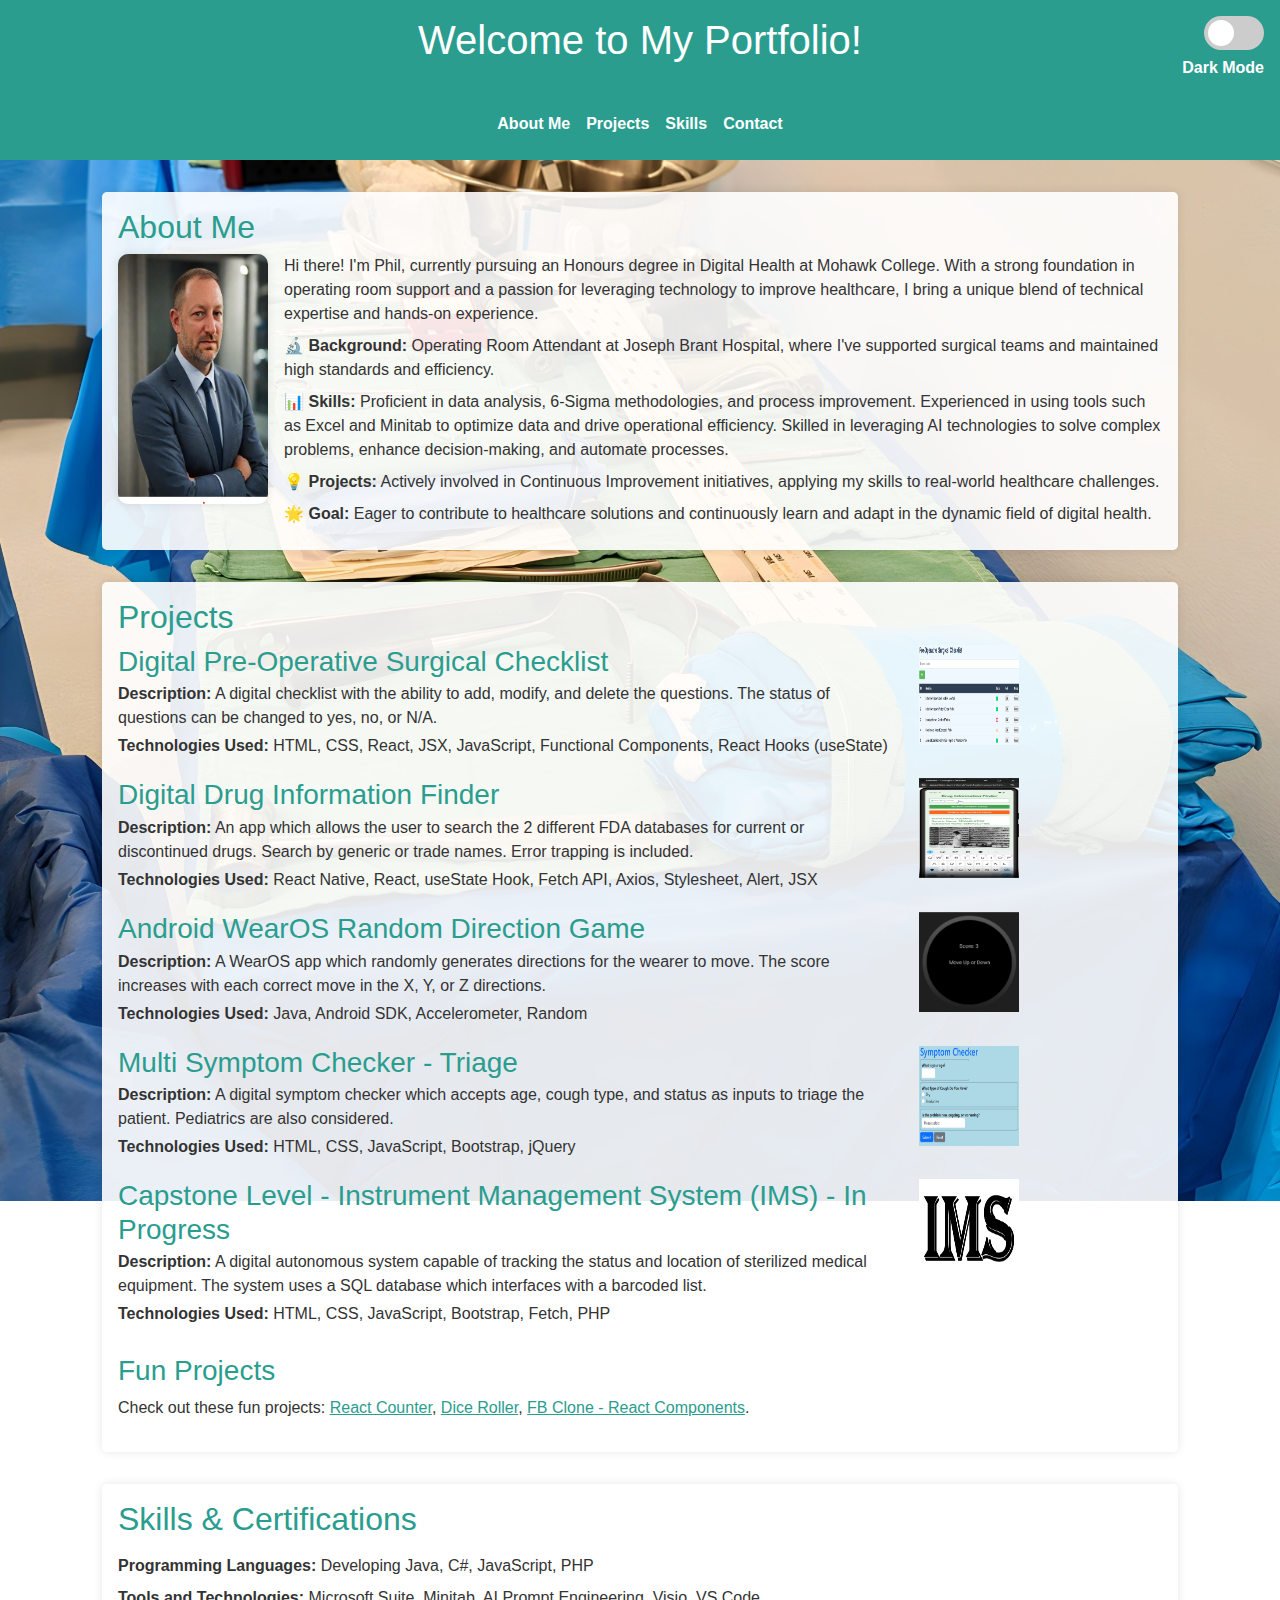
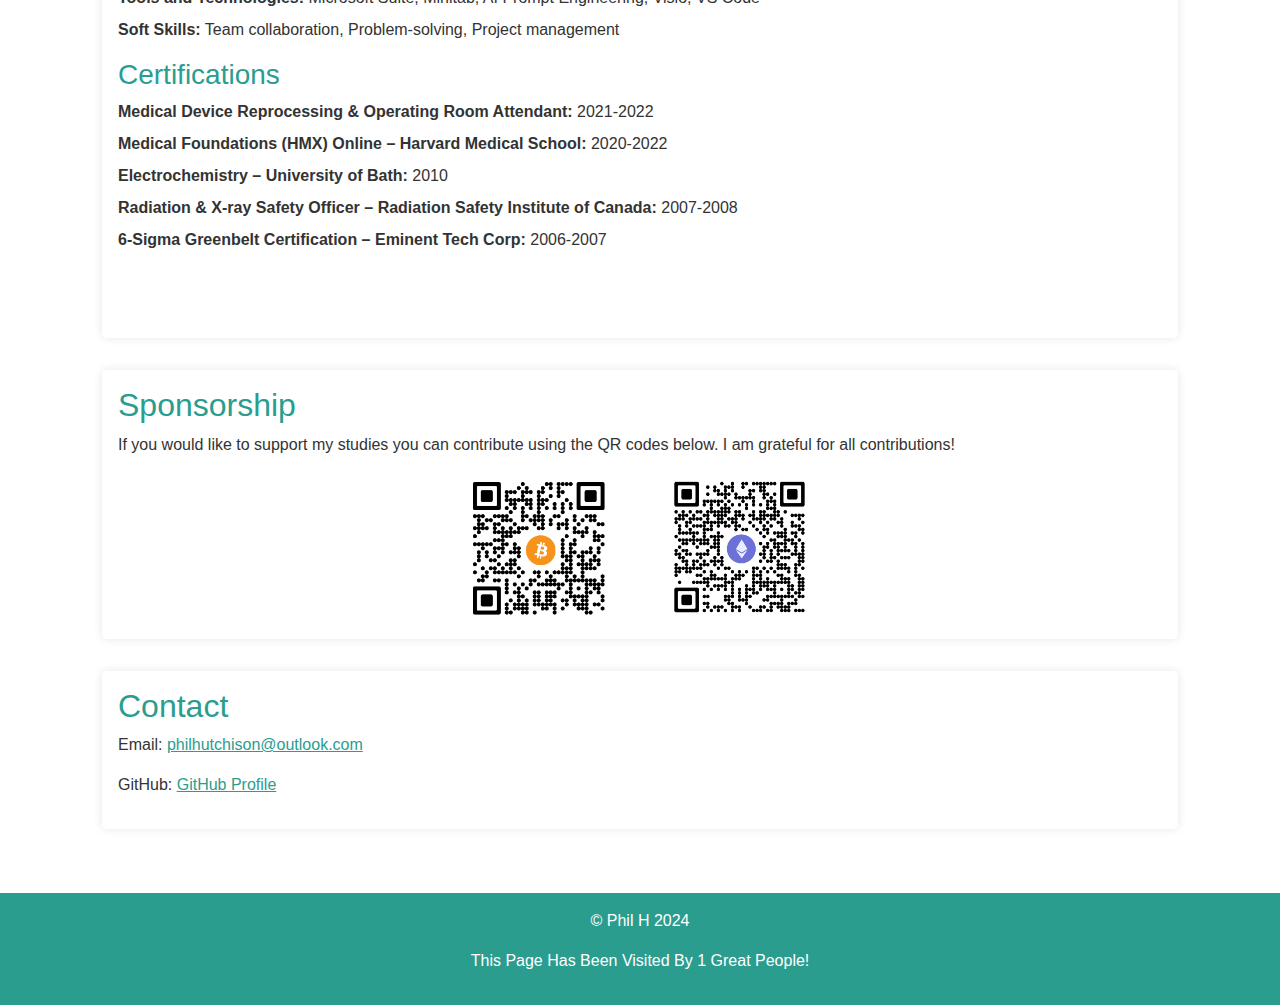
==== index.html @ b2f7108d "Add files via upload" ====
<!DOCTYPE html>
<html lang="en">
<head>
    <link href="https://cdn.jsdelivr.net/npm/bootstrap@5.3.3/dist/css/bootstrap.min.css" rel="stylesheet" integrity="sha384-QWTKZyjpPEjISv5WaRU9OFeRpok6YctnYmDr5pNlyT2bRjXh0JMhjY6hW+ALEwIH" crossorigin="anonymous">
    <script src="https://cdn.jsdelivr.net/npm/bootstrap@5.3.3/dist/js/bootstrap.bundle.min.js" integrity="sha384-YvpcrYf0tY3lHB60NNkmXc5s9fDVZLESaAA55NDzOxhy9GkcIdslK1eN7N6jIeHz" crossorigin="anonymous"></script>
    <meta charset="UTF-8">
    <meta name="viewport" content="width=device-width, initial-scale=1.0">
    <title>My Healthcare Portfolio</title>
    <style>
        body {
    font-family: Arial, sans-serif;
    margin: 0;
    padding: 0;
    background: url('PXL_20240719_210140932.crop.jpg') no-repeat right center fixed;
    background-size: cover;
    color: #333;
    transition: background-color 0.3s, color 0.3s;
        }
        body.dark-mode {
            background-color: #121212;
            color: #ffffff;
        }
        header, footer, nav {
            background-color: #2a9d8f;
            color: #fff;
            padding: 1rem;
            text-align: center;
        }
        header {
            position: relative;
        }
        header h1 {
            color: white;
        }
        nav ul {
            list-style-type: none;
            padding: 0;
            margin: 0;
            display: flex;
            justify-content: center;
            gap: 1rem;
        }
        nav ul li {
            display: inline;
        }
        nav ul li a {
            color: #fff;
            text-decoration: none;
            font-weight: bold;
        }
        nav ul li a:hover {
            text-decoration: underline;
        }
        .dark-mode nav, .dark-mode footer, .dark-mode header {
            background-color: #1e88e5;
        }
        .switch {
            position: absolute;
            top: 1rem;
            right: 1rem;
            display: inline-block;
            width: 60px;
            height: 34px;
        }
        .switch input {
            opacity: 0;
            width: 0;
            height: 0;
        }
        .slider {
            position: absolute;
            cursor: pointer;
            top: 0;
            left: 0;
            right: 0;
            bottom: 0;
            background-color: #ccc;
            transition: .4s;
            border-radius: 34px;
        }
        .slider:before {
            position: absolute;
            content: "";
            height: 26px;
            width: 26px;
            left: 4px;
            bottom: 4px;
            background-color: white;
            transition: .4s;
            border-radius: 50%;
        }
        input:checked + .slider {
            background-color: #2196F3;
        }
        input:checked + .slider:before {
            transform: translateX(26px);
        }
        .dark-mode-label {
            color: white;
            position: absolute;
            top: 3.5rem;
            right: 1rem;
            font-weight: bold;
        }
        .container {
            padding: 2rem;
        }
        h2, h3 {
            color: #2a9d8f;
        }
        .bio, .projects, .skills, .contact {
            margin-bottom: 2rem;
            background-color: rgba(255, 255, 255, 0.9);
            padding: 1rem;
            border-radius: 5px;
            box-shadow: 0 0 10px rgba(0, 0, 0, 0.1);
            overflow: hidden;
        }
        .dark-mode .bio, .dark-mode .projects, .dark-mode .skills, .dark-mode .contact {
            background-color: rgba(18, 18, 18, 0.9);
            box-shadow: 0 0 10px rgba(255, 255, 255, 0.1);
        }
        .bio img {
            float: left;
            margin: 0 1rem 1rem 0;
            width: 150px;
            height: 250px;
            border-radius: 10px;
            box-shadow: 0 0 10px rgba(0, 0, 0, 0.1);
        }
        .bio p {
            margin: 0.5rem 0;
        }
        ul {
            list-style-type: none;
            padding: 0;
        }
        li {
            margin: 0.5rem 0;
        }
        a {
            color: #2a9d8f;
        }
        .dark-mode a {
            color: #fff;
        }
        a:hover {
            text-decoration: underline;
        }
        .project img:hover {
            transform: scale(1.2);
            transition: transform 0.3s;
        }
        .icon-container {
            display: flex;
            flex-direction: column;
            align-items: center;
            justify-content: center;
            height: 100%;
        }
        .icon {
            width: 100px;
            height: 60px;
            margin-bottom: 30px;
            transition: transform 0.5s, opacity 0.5s;
            opacity: 0;
        }
        @keyframes shuffle {
            from { opacity: 0; }
            to { opacity: 1; }
        }
        :root {
            --arrow-movement: calc(45vw - 30px);
        }
        .contact {
            position: relative;
            overflow: hidden;
        }
        .arrow {
            position: absolute;
            top: 50%;
            right: -50px;
            transform: translateY(-50%);
            font-size: 48px;
            opacity: 0;
            transition: right 0.5s, opacity 0.5s;
        }
        .contact:hover .arrow {
            right: var(--arrow-movement);
            opacity: 1;
        }
        .sponsorship {
            margin-bottom: 2rem;
            background-color: rgba(255, 255, 255, 0.9);
            padding: 1rem;
            border-radius: 5px;
            box-shadow: 0 0 10px rgba(0, 0, 0, 0.1);
            overflow: hidden;
        }
        .dark-mode .sponsorship {
            background-color: rgba(18, 18, 18, 0.9);
            box-shadow: 0 0 10px rgba(255, 255, 255, 0.1);
        }
    </style>
</head>
<body>
    <header>
        <h1>Welcome to My Portfolio!</h1>
        <label class="switch">
            <input type="checkbox" id="darkModeToggle">
            <span class="slider round"></span>
        </label>
        <span class="dark-mode-label">Dark Mode</span>
    </header>
    <nav>
        <ul>
            <li><a href="#bio">About Me</a></li>
            <li><a href="#projects">Projects</a></li>
            <li><a href="#skills">Skills</a></li>
            <li><a href="#contact">Contact</a></li>
        </ul>
    </nav>
    <div class="container">
        <section id="bio" class="bio">
            <h2>About Me</h2>
            <img src="phSuit-img.jpg" alt="Healthcare Professional">
            <p>Hi there! I'm Phil, currently pursuing an Honours degree in Digital Health at Mohawk College. With a strong foundation in operating room support and a passion for leveraging technology to improve healthcare, I bring a unique blend of technical expertise and hands-on experience.</p>
            <p>🔬 <strong>Background:</strong> Operating Room Attendant at Joseph Brant Hospital, where I've supported surgical teams and maintained high standards and efficiency. </p> 
            <p>📊 <strong>Skills:</strong> Proficient in data analysis, 6-Sigma methodologies, and process improvement. Experienced in using tools such as Excel and Minitab to optimize data and drive operational efficiency. Skilled in leveraging AI technologies to solve complex problems, enhance decision-making, and automate processes.</p> 
            <p>💡 <strong>Projects:</strong> Actively involved in Continuous Improvement initiatives, applying my skills to real-world healthcare challenges.</p> 
            <p>🌟 <strong>Goal:</strong> Eager to contribute to healthcare solutions and continuously learn and adapt in the dynamic field of digital health.</p>
        </section>
        <section id="projects" class="projects">
            <h2>Projects</h2>
            <div class="project row mb-3">
                <div class="col-md-9">
                    <h3 class="mb-1">Digital Pre-Operative Surgical Checklist</h3>
                    <p class="mb-1"><strong>Description:</strong> A digital checklist with the ability to add, modify, and delete the questions. The status of questions can be changed to yes, no, or N/A.</p>
                    <p class="mb-1"><strong>Technologies Used:</strong> HTML, CSS, React, JSX, JavaScript, Functional Components, React Hooks (useState)</p>
                </div>
                <div class="col-md-3                 text-right">
                    <a href="surgicalChecklist.html">
                        <img src="surgchecklist-pic.png" alt="Digital Pre-Operative Surgical Checklist" class="img-fluid" style="width: 100px; height: 100px;">
                    </a>
                </div>
            </div>
            <div class="project row mb-3">
                <div class="col-md-9">
                    <h3 class="mb-1">Digital Drug Information Finder</h3>
                    <p class="mb-1"><strong>Description:</strong> An app which allows the user to search the 2 different FDA databases for current or discontinued drugs. Search by generic or trade names. Error trapping is included.</p>
                    <p class="mb-1"><strong>Technologies Used:</strong> React Native, React, useState Hook, Fetch API, Axios, Stylesheet, Alert, JSX</p>
                </div>
                <div class="col-md-3 text-right">
                    <a href="2024-10-20 10-45-09.mp4">
                        <img src="druginfofinder-pic.png" alt="Digital Drug Information Finder" class="img-fluid" style="width: 100px; height: 100px;">
                    </a>
                </div>
            </div>
            <div class="project row mb-3">
                <div class="col-md-9">
                    <h3 class="mb-1">Android WearOS Random Direction Game</h3>
                    <p class="mb-1"><strong>Description:</strong> A WearOS app which randomly generates directions for the wearer to move. The score increases with each correct move in the X, Y, or Z directions.</p>
                    <p class="mb-1"><strong>Technologies Used:</strong> Java, Android SDK, Accelerometer, Random</p>
                </div>
                <div class="col-md-3 text-right">
                    <a href="2024-11-22 12-35-22.mp4">
                        <img src="wearos-pic.png" alt="Android WearOS Random Direction Game" class="img-fluid" style="width: 100px; height: 100px;">
                    </a>
                </div>
            </div>
            <div class="project row mb-3">
                <div class="col-md-9">
                    <h3 class="mb-1">Multi Symptom Checker - Triage</h3>
                    <p class="mb-1"><strong>Description:</strong> A digital symptom checker which accepts age, cough type, and status as inputs to triage the patient. Pediatrics are also considered.</p>
                    <p class="mb-1"><strong>Technologies Used:</strong> HTML, CSS, JavaScript, Bootstrap, jQuery</p>
                </div>
                <div class="col-md-3 text-right">
                    <a href="symptom.html">
                        <img src="symptom-pic.png" alt="Multi Symptom Checker - Triage" class="img-fluid" style="width: 100px; height: 100px;">
                    </a>
                </div>
            </div>
            <div class="project row mb-3">
                <div class="col-md-9">
                    <h3 class="mb-1">Capstone Level - Instrument Management System (IMS) - In Progress</h3>
                    <p class="mb-1"><strong>Description:</strong> A digital autonomous system capable of tracking the status and location of sterilized medical equipment. The system uses a SQL database which interfaces with a barcoded list.</p>
                    <p class="mb-1"><strong>Technologies Used:</strong> HTML, CSS, JavaScript, Bootstrap, Fetch, PHP</p>
                </div>
                <div class="col-md-3 text-right">
                    <img src="ims-pic.png" alt="Instrument Management System" class="img-fluid" style="width: 100px; height: 100px;">
                </div>
            </div>
            <div class="fun-projects mt-4"> 
                <h3>Fun Projects</h3> 
                <p>Check out these fun projects: 
                    <a href="counter.html" class="project-link">React Counter</a>, 
                    <a href="Dice Roller.html" class="project-link">Dice Roller</a>, 
                    <a href="FBclone.html" class="project-link">FB Clone - React Components</a>. 
                </p> 
            </div>
        </section>
        <section id="skills" class="skills">
            <h2>Skills & Certifications</h2>
            <div class="row mb-3">
                <div class="col-md-9">
                    <ul id="skillsList">
                        <li><strong>Programming Languages:</strong> Developing Java, C#, JavaScript, PHP</li>
                        <li><strong>Tools and Technologies:</strong> Microsoft Suite, Minitab, AI Prompt Engineering, Visio, VS Code</li>
                        <li><strong>Soft Skills:</strong> Team collaboration, Problem-solving, Project management</li>
                    </ul>
                    <h3>Certifications</h3>
                    <ul id="certificationsList">
                        <li><strong>Medical Device Reprocessing & Operating Room Attendant:</strong> 2021-2022</li>
                        <li><strong>Medical Foundations (HMX) Online – Harvard Medical School:</strong> 2020-2022</li>
                        <li><strong>Electrochemistry – University of Bath:</strong> 2010</li>
                        <li><strong>Radiation & X-ray Safety Officer – Radiation Safety Institute of Canada:</strong> 2007-2008</li>
                        <li><strong>6-Sigma Greenbelt Certification – Eminent Tech Corp:</strong> 2006-2007</li>
                    </ul>
                </div>
                <div id="iconContainer" class="col-md-3 d-flex flex-column justify-content-center align-items-left">
                    <!-- Icons will be dynamically inserted here -->
                </div>
            </div>
        </section>
        <section id="sponsorship" class="sponsorship">
            <h2>Sponsorship</h2>
            <p>If you would like to support my studies you can contribute using the QR codes below. I am grateful for all contributions!</p>
            <div class="d-flex justify-content-center">
                <img src="bitcoinDeposit.png" alt="Bitcoin QR Code" class="img-fluid" style="width: 150px; height: 150px; margin-right: 50px;">
                <img src="etherDeposit.png" alt="Ethereum QR Code" class="img-fluid" style="width: 150px; height: 150px;">
            </div>
        </section>
        <section id="contact" class="contact">
            <h2>Contact</h2>
            <div id="contactContainer" class="position-relative">
                <div class="arrow-container">
                    <div class="arrow">&#8592; Hire Me!</div> <!-- Unicode left arrow with text -->
                </div>
                <p>Email: <span id="email"></span></p>
                <p>GitHub: <span id="github"></span></p>
            </div>
        </section>
    </div>
    <footer>
        <p>&copy; Phil H 2024</p>
        <p id="visitCounter">This Page Has Been Visited By 0 Great People!</p>
    </footer>
    <!-- Obfuscate the email and link from scraping -->
    <script>
        document.getElementById('darkModeToggle').addEventListener('change', function() {
            document.body.classList.toggle('dark-mode');
        });
        let part1 = "philhutchison";
        let part2 = "outlook.com";
        document.getElementById("email").innerHTML = '<a href="mailto:' + part1 + '@' + part2 + '">' + part1 + '@' + part2 + '</a>';
        let gitUser = "ElectronGun";
        document.getElementById("github").innerHTML = '<a href="https://github.com/' + gitUser + '">GitHub Profile</a>';
    </script>
    <script>
        // Get the current visit count from localStorage
        let visitCount = localStorage.getItem('visitCount');
        // If visitCount is null, initialize it to 0
        if (visitCount === null) {
            visitCount = 0;
        }
        // Increment the visit count
        visitCount++;
        // Save the new visit count back to localStorage
        localStorage.setItem('visitCount', visitCount);
        // Update the visit counter text
        document.getElementById('visitCounter').innerText = `This Page Has Been Visited By ${visitCount} Great People!`;
    </script>
    <script>
        document.addEventListener('DOMContentLoaded', () => {
            const icons = [
                'react-img.jpg',
                'Java-img.jpg',
                'visio-img.jpg',
                'JS-image.jpg',
                'vscode-img.jpg',
                'csharp-img.jpg',
                'php-img.jpg',
                'harvard-img.jpg',
                '6sigma-img.jpg',
                'radiationsafety-img.jpg',
                'msoffice-img.jpg',
                'electrochem-img.jpg',
                'mdrd-img.jpg',
                'or-img.jpg',
                'htmlcss-img.jpg',
            ];

            function shuffleArray(array) {
                for (let i = array.length - 1; i > 0; i--) {
                    const j = Math.floor(Math.random() * (i + 1));
                    [array[i], array[j]] = [array[j], array[i]];
                }
            }

            function displayIcons() {
                const iconContainer = document.getElementById('iconContainer');
                iconContainer.innerHTML = '';

                shuffleArray(icons);
                icons.slice(0, 4).forEach((iconPath, index) => {
                    const img = document.createElement('img');
                    img.src = iconPath;
                    img.classList.add('icon');
                    img.style.animation = `shuffle ${index * 0.5}s forwards`;
                    iconContainer.appendChild(img);
                });
            }

            displayIcons();
            setInterval(displayIcons, 3000); // Shuffle every 3 seconds
        });
    </script>
</body>
</html>
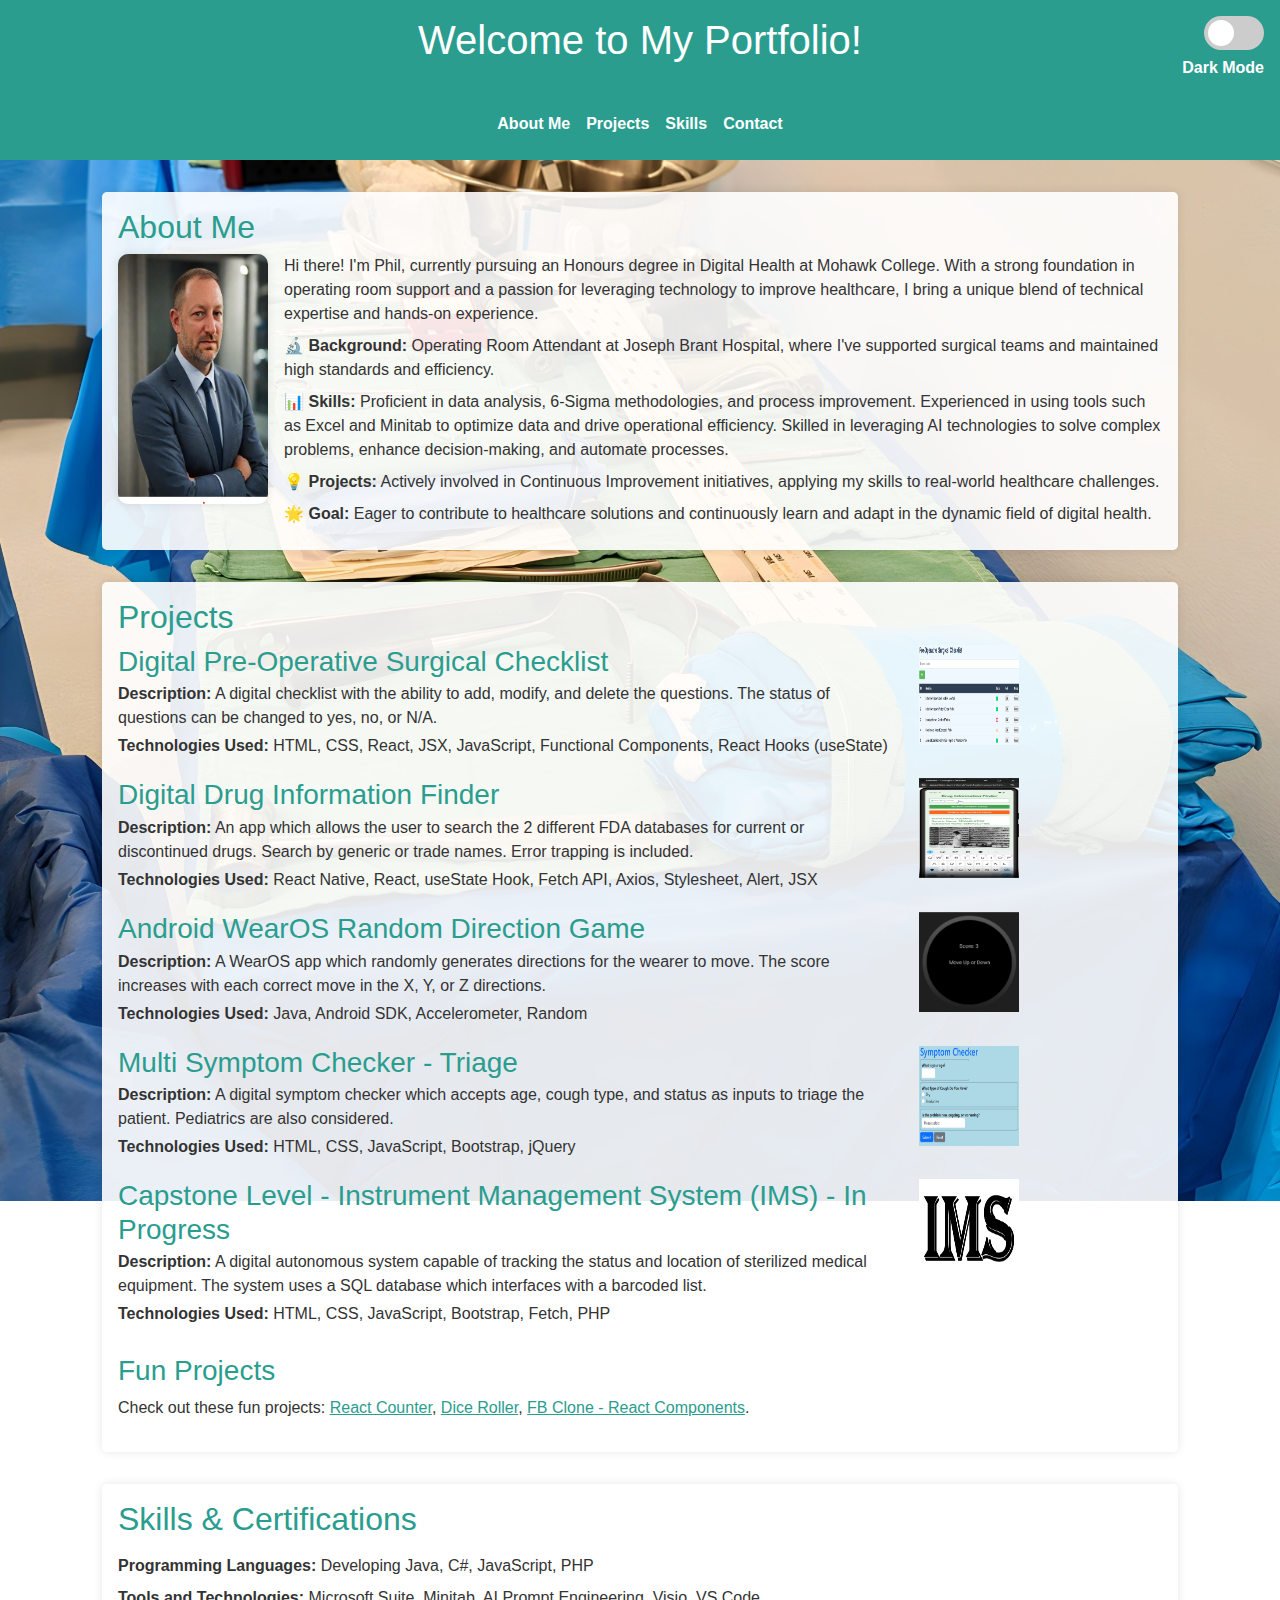
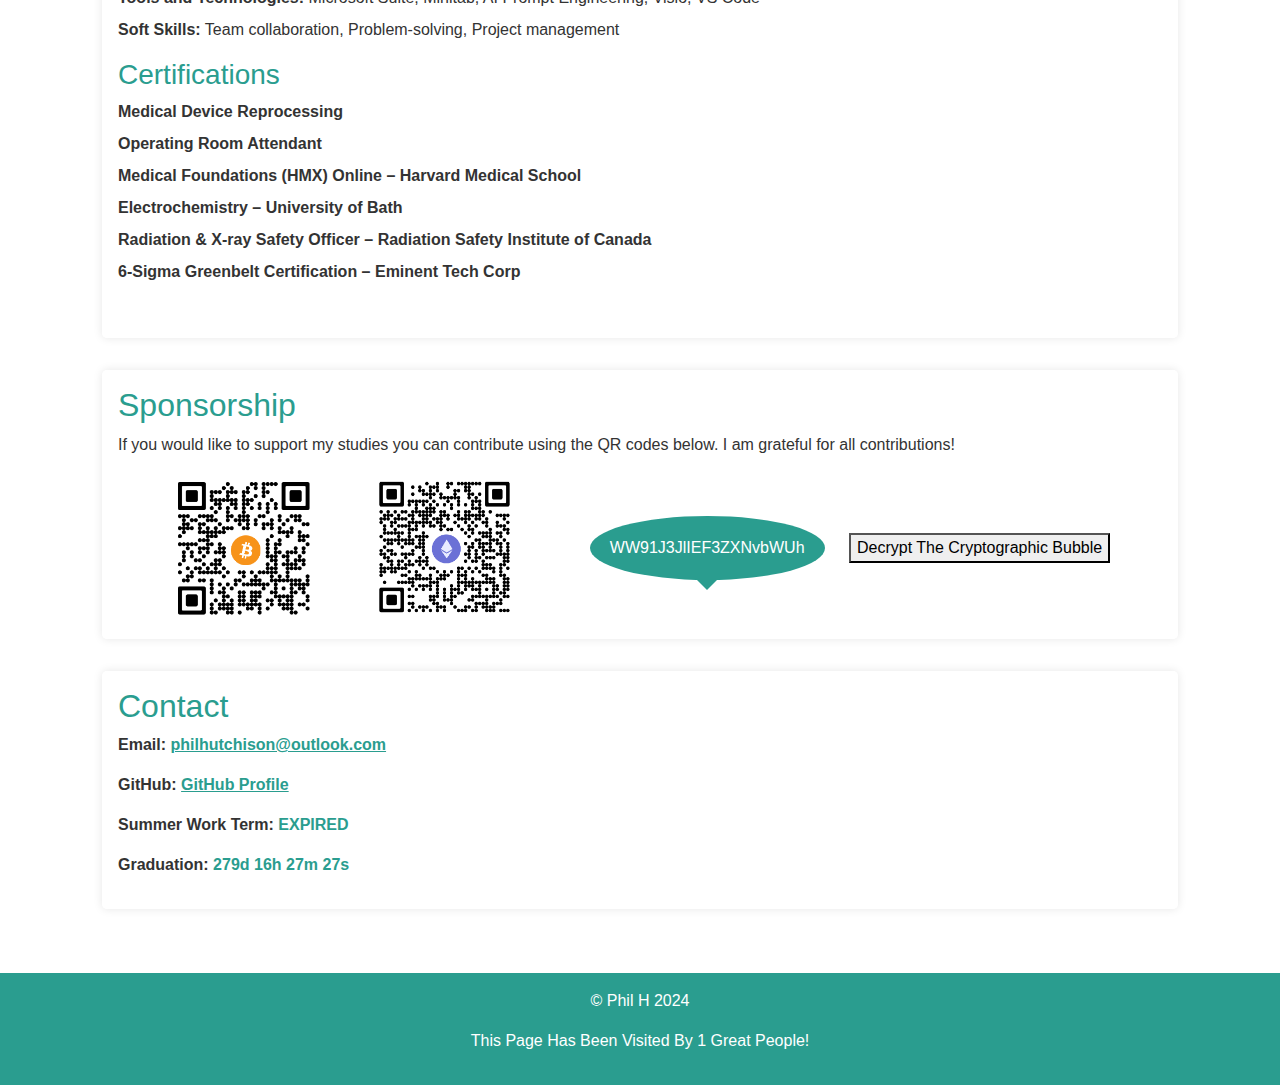
==== commit 90eeecc6: "Add files via upload" ====
--- a/index.html
+++ b/index.html
@@ -170,7 +170,7 @@
             to { opacity: 1; }
         }
         :root {
-            --arrow-movement: calc(45vw - 30px);
+            --arrow-movement: calc(41vw - 30px);
         }
         .contact {
             position: relative;
@@ -178,7 +178,7 @@
         }
         .arrow {
             position: absolute;
-            top: 50%;
+            top: 60%;
             right: -50px;
             transform: translateY(-50%);
             font-size: 48px;
@@ -198,6 +198,66 @@
             overflow: hidden;
         }
         .dark-mode .sponsorship {
+            background-color: rgba(18, 18, 18, 0.9);
+            box-shadow: 0 0 10px rgba(255, 255, 255, 0.1);
+        }
+        .bubble { 
+            display: inline-block; 
+            padding: 20px; 
+            border-radius: 50%; 
+            background-color: #2a9d8f; 
+            color: white; 
+            margin: 20px; 
+            position: relative; 
+        } 
+        .bubble:before { 
+            content: ''; 
+            position: absolute; 
+            top: 100%; 
+            left: 50%; 
+            margin-left: -10px; 
+            border-width: 10px; 
+            border-style: solid; 
+            border-color: #2a9d8f transparent transparent transparent; 
+        }
+        .countdown {
+            font-size: 1.5em;
+            margin-top: 1em;
+            padding: 0.5em;
+            background-color: #2a9d8f;
+            color: white;
+            border-radius: 5px;
+        }
+        .timer {
+            background-color: #2a9d8f; /* Matches the green color from email and GitHub profile */
+            color: black; /* Black font color for timer labels */
+            padding: 20px;
+            border-radius: 10px;
+            text-align: center;
+            width: 150px;
+            margin: 20px;
+        }
+        #work, #grad {
+            color: #2a9d8f; /* Green color */
+            font-weight: bold;
+        }
+        body {
+            font-family: Arial, sans-serif;
+            margin: 0;
+            padding: 0;
+            background: url('PXL_20240719_210140932.crop.jpg') no-repeat right center fixed;
+            background-size: cover;
+            color: #333;
+            transition: background-color 0.3s, color 0.3s;
+        }
+        body.dark-mode {
+            background-color: #121212;
+            color: #ffffff;
+        }
+        .dark-mode nav, .dark-mode footer, .dark-mode header {
+            background-color: #1e88e5;
+        }
+        .dark-mode .bio, .dark-mode .projects, .dark-mode .skills, .dark-mode .contact, .dark-mode .sponsorship {
             background-color: rgba(18, 18, 18, 0.9);
             box-shadow: 0 0 10px rgba(255, 255, 255, 0.1);
         }
@@ -310,11 +370,12 @@
                     </ul>
                     <h3>Certifications</h3>
                     <ul id="certificationsList">
-                        <li><strong>Medical Device Reprocessing & Operating Room Attendant:</strong> 2021-2022</li>
-                        <li><strong>Medical Foundations (HMX) Online – Harvard Medical School:</strong> 2020-2022</li>
-                        <li><strong>Electrochemistry – University of Bath:</strong> 2010</li>
-                        <li><strong>Radiation & X-ray Safety Officer – Radiation Safety Institute of Canada:</strong> 2007-2008</li>
-                        <li><strong>6-Sigma Greenbelt Certification – Eminent Tech Corp:</strong> 2006-2007</li>
+                        <li><strong>Medical Device Reprocessing</strong></li>
+                        <li><strong>Operating Room Attendant</strong></li>
+                        <li><strong>Medical Foundations (HMX) Online – Harvard Medical School</strong></li>
+                        <li><strong>Electrochemistry – University of Bath</strong></li>
+                        <li><strong>Radiation & X-ray Safety Officer – Radiation Safety Institute of Canada</strong></li>
+                        <li><strong>6-Sigma Greenbelt Certification – Eminent Tech Corp</strong></li>
                     </ul>
                 </div>
                 <div id="iconContainer" class="col-md-3 d-flex flex-column justify-content-center align-items-left">
@@ -325,19 +386,25 @@
         <section id="sponsorship" class="sponsorship">
             <h2>Sponsorship</h2>
             <p>If you would like to support my studies you can contribute using the QR codes below. I am grateful for all contributions!</p>
-            <div class="d-flex justify-content-center">
+            <div class="d-flex justify-content-center align-items-center">
                 <img src="bitcoinDeposit.png" alt="Bitcoin QR Code" class="img-fluid" style="width: 150px; height: 150px; margin-right: 50px;">
-                <img src="etherDeposit.png" alt="Ethereum QR Code" class="img-fluid" style="width: 150px; height: 150px;">
+                <img src="etherDeposit.png" alt="Ethereum QR Code" class="img-fluid" style="width: 150px; height: 150px; margin-right: 50px;">
+                <div>
+                    <div class="bubble" id="bubble">Encrypted Message</div>
+                    <button onclick="decryptMessage()">Decrypt The Cryptographic Bubble</button>
+                </div>
             </div>
         </section>
         <section id="contact" class="contact">
             <h2>Contact</h2>
             <div id="contactContainer" class="position-relative">
                 <div class="arrow-container">
-                    <div class="arrow">&#8592; Hire Me!</div> <!-- Unicode left arrow with text -->
-                </div>
-                <p>Email: <span id="email"></span></p>
-                <p>GitHub: <span id="github"></span></p>
+                    <div class="arrow">&#8592; Hire Me!</div>
+                </div>
+                <p><strong>Email: <span id="email"></span></strong></p>
+                <p><strong>GitHub: <span id="github"></span></strong></p>
+                <p><strong>Summer Work Term: <span id="work"></span></strong></p>
+                <p><strong>Graduation: <span id="grad"></span></strong></p>
             </div>
         </section>
     </div>
@@ -345,16 +412,98 @@
         <p>&copy; Phil H 2024</p>
         <p id="visitCounter">This Page Has Been Visited By 0 Great People!</p>
     </footer>
-    <!-- Obfuscate the email and link from scraping -->
     <script>
+        // Dark mode toggle
         document.getElementById('darkModeToggle').addEventListener('change', function() {
             document.body.classList.toggle('dark-mode');
         });
-        let part1 = "philhutchison";
-        let part2 = "outlook.com";
-        document.getElementById("email").innerHTML = '<a href="mailto:' + part1 + '@' + part2 + '">' + part1 + '@' + part2 + '</a>';
-        let gitUser = "ElectronGun";
-        document.getElementById("github").innerHTML = '<a href="https://github.com/' + gitUser + '">GitHub Profile</a>';
+    
+        // Function to obfuscate email and GitHub link
+        document.addEventListener('DOMContentLoaded', function() {
+            let part1 = "philhutchison";
+            let part2 = "outlook.com";
+            document.getElementById("email").innerHTML = '<a href="mailto:' + part1 + '@' + part2 + '">' + part1 + '@' + part2 + '</a>';
+    
+            let gitUser = "ElectronGun";
+            document.getElementById("github").innerHTML = '<a href="https://github.com/' + gitUser + '">GitHub Profile</a>';
+        });
+    
+        // Function to calculate the time remaining until a specified date
+        function countdownTimer(elementId, targetDate) {
+            const timerElement = document.getElementById(elementId);
+    
+            function updateTimer() {
+                const now = new Date().getTime();
+                const distance = targetDate - now;
+    
+                const days = Math.floor(distance / (1000 * 60 * 60 * 24));
+                const hours = Math.floor((distance % (1000 * 60 * 60 * 24)) / (1000 * 60 * 60));
+                const minutes = Math.floor((distance % (1000 * 60 * 60)) / (1000 * 60));
+                const seconds = Math.floor((distance % (1000 * 60)) / 1000);
+    
+                timerElement.innerHTML = `${days}d ${hours}h ${minutes}m ${seconds}s`;
+    
+                if (distance < 0) {
+                    clearInterval(interval);
+                    timerElement.innerHTML = "EXPIRED";
+                }
+            }
+    
+            const interval = setInterval(updateTimer, 1000);
+            updateTimer();
+        }
+    
+        // Set the dates for the countdown timers
+        const summerWorkPlacementDate = new Date("April 30, 2025 00:00:00").getTime();
+        const graduationDate = new Date("April 30, 2027 00:00:00").getTime();
+    
+        // Initialize the countdown timers
+        countdownTimer("work", summerWorkPlacementDate);
+        countdownTimer("grad", graduationDate);
+    </script>
+    <script>
+        // Function to obfuscate email and GitHub link
+        document.addEventListener('DOMContentLoaded', function() {
+            let part1 = "philhutchison";
+            let part2 = "outlook.com";
+            document.getElementById("email").innerHTML = '<a href="mailto:' + part1 + '@' + part2 + '">' + part1 + '@' + part2 + '</a>';
+    
+            let gitUser = "ElectronGun";
+            document.getElementById("github").innerHTML = '<a href="https://github.com/' + gitUser + '">GitHub Profile</a>';
+        });
+    
+        // Function to calculate the time remaining until a specified date
+        function countdownTimer(elementId, targetDate) {
+            const timerElement = document.getElementById(elementId);
+    
+            function updateTimer() {
+                const now = new Date().getTime();
+                const distance = targetDate - now;
+    
+                const days = Math.floor(distance / (1000 * 60 * 60 * 24));
+                const hours = Math.floor((distance % (1000 * 60 * 60 * 24)) / (1000 * 60 * 60));
+                const minutes = Math.floor((distance % (1000 * 60 * 60)) / (1000 * 60));
+                const seconds = Math.floor((distance % (1000 * 60)) / 1000);
+    
+                timerElement.innerHTML = `${days}d ${hours}h ${minutes}m ${seconds}s`;
+    
+                if (distance < 0) {
+                    clearInterval(interval);
+                    timerElement.innerHTML = "EXPIRED";
+                }
+            }
+    
+            const interval = setInterval(updateTimer, 1000);
+            updateTimer();
+        }
+    
+        // Set the dates for the countdown timers
+        const summerWorkPlacementDate = new Date("April 30, 2025 00:00:00").getTime();
+        const graduationDate = new Date("April 30, 2027 00:00:00").getTime();
+    
+        // Initialize the countdown timers
+        countdownTimer("work", summerWorkPlacementDate);
+        countdownTimer("grad", graduationDate);
     </script>
     <script>
         // Get the current visit count from localStorage
@@ -415,5 +564,15 @@
             setInterval(displayIcons, 3000); // Shuffle every 3 seconds
         });
     </script>
+    <script>
+        const secretMessage = "You're Awesome!";
+        const encryptedMessage = btoa(secretMessage);
+        document.getElementById("bubble").innerText = encryptedMessage;
+    
+        function decryptMessage() {
+            const decryptedMessage = atob(encryptedMessage);
+            document.getElementById("bubble").innerText = decryptedMessage;
+        }
+    </script>
 </body>
 </html>
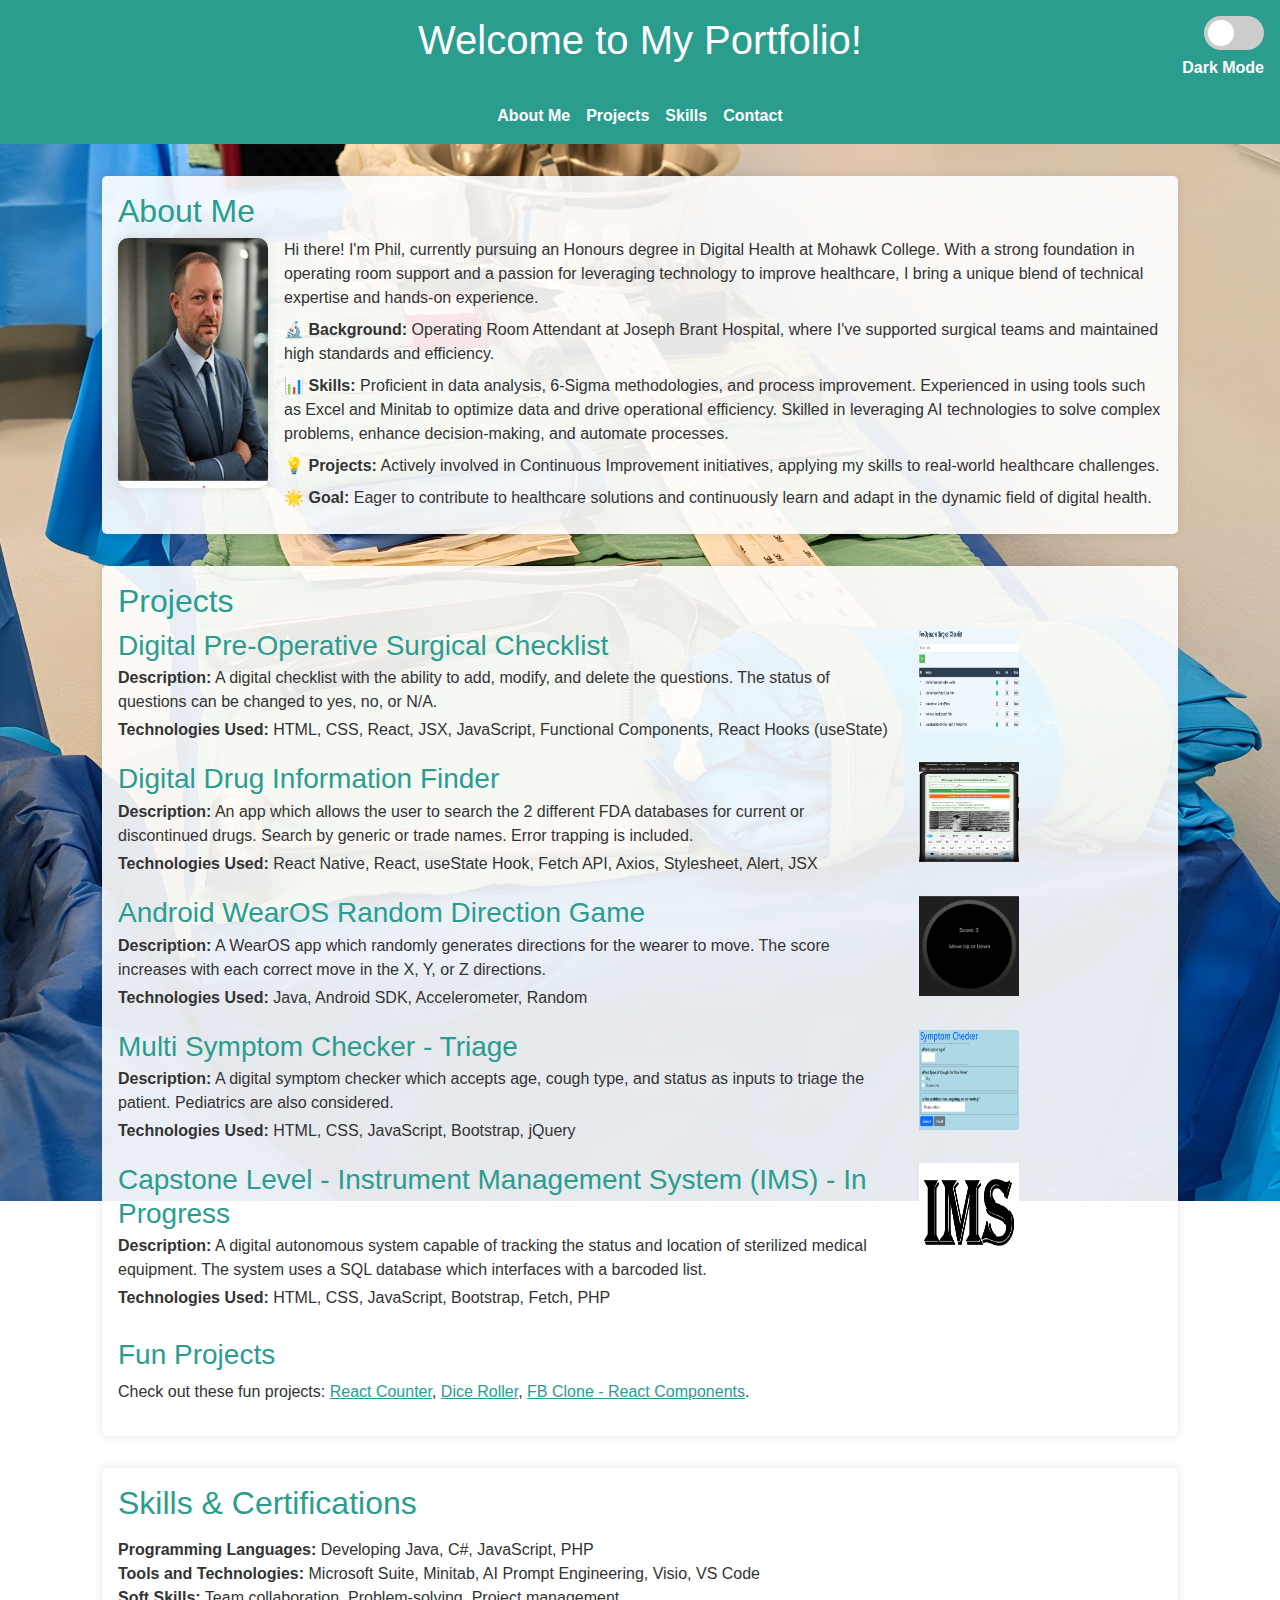
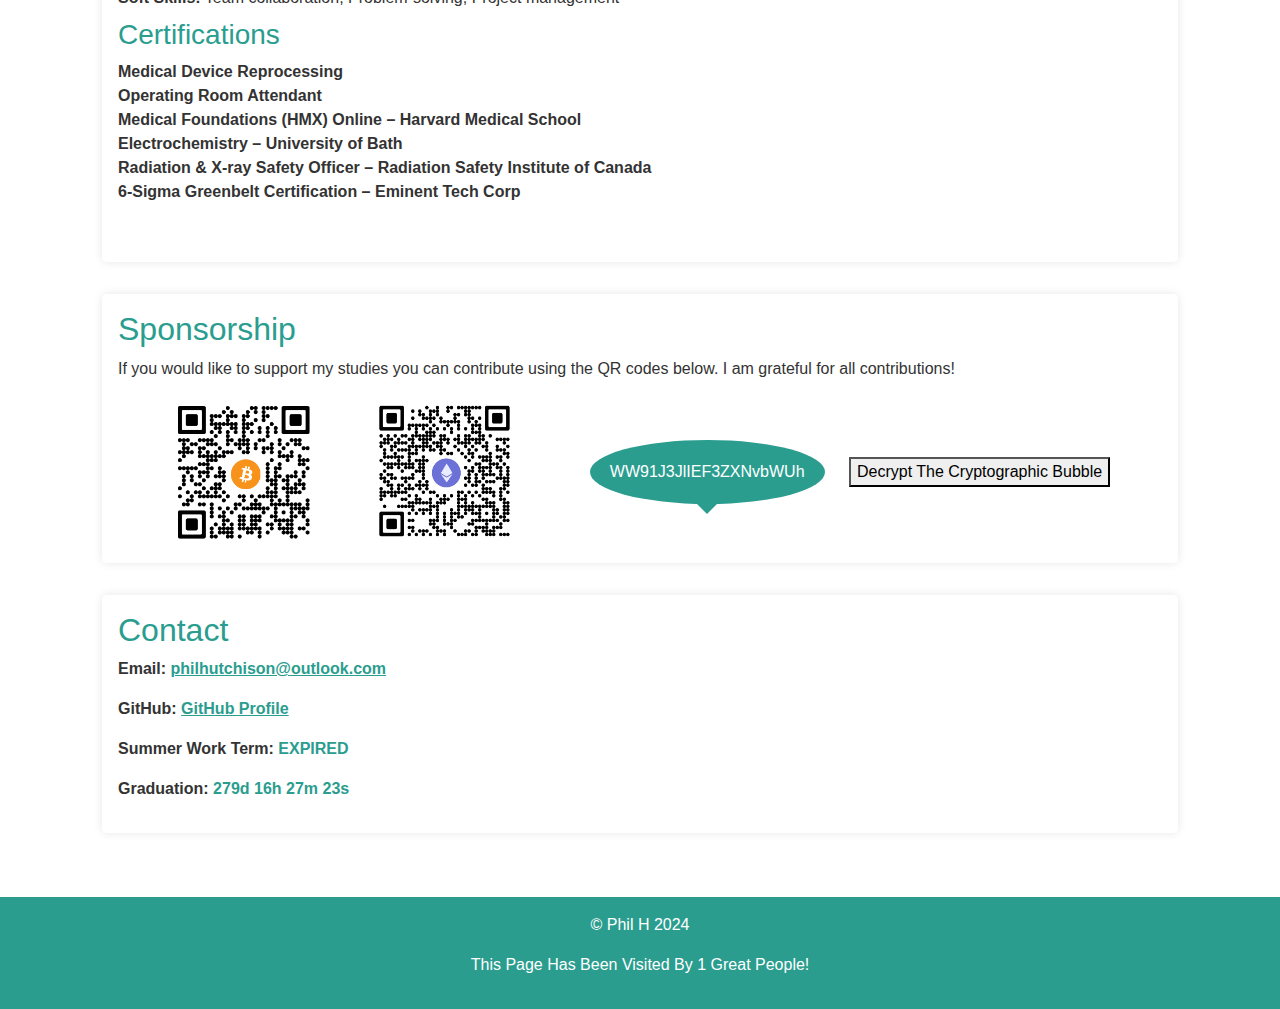
==== commit 51992515: "Add files via upload" ====
--- a/index.html
+++ b/index.html
@@ -8,13 +8,13 @@
     <title>My Healthcare Portfolio</title>
     <style>
         body {
-    font-family: Arial, sans-serif;
-    margin: 0;
-    padding: 0;
-    background: url('PXL_20240719_210140932.crop.jpg') no-repeat right center fixed;
-    background-size: cover;
-    color: #333;
-    transition: background-color 0.3s, color 0.3s;
+            font-family: Arial, sans-serif;
+            margin: 0;
+            padding: 0;
+            background: url('PXL_20240719_210140932.crop.jpg') no-repeat right center fixed;
+            background-size: cover;
+            color: #333;
+            transition: background-color 0.3s, color 0.3s;
         }
         body.dark-mode {
             background-color: #121212;
@@ -25,9 +25,6 @@
             color: #fff;
             padding: 1rem;
             text-align: center;
-        }
-        header {
-            position: relative;
         }
         header h1 {
             color: white;
@@ -39,9 +36,6 @@
             display: flex;
             justify-content: center;
             gap: 1rem;
-        }
-        nav ul li {
-            display: inline;
         }
         nav ul li a {
             color: #fff;
@@ -108,7 +102,7 @@
         h2, h3 {
             color: #2a9d8f;
         }
-        .bio, .projects, .skills, .contact {
+        .bio, .projects, .skills, .contact, .sponsorship {
             margin-bottom: 2rem;
             background-color: rgba(255, 255, 255, 0.9);
             padding: 1rem;
@@ -116,7 +110,7 @@
             box-shadow: 0 0 10px rgba(0, 0, 0, 0.1);
             overflow: hidden;
         }
-        .dark-mode .bio, .dark-mode .projects, .dark-mode .skills, .dark-mode .contact {
+        .dark-mode .bio, .dark-mode .projects, .dark-mode .skills, .dark-mode .contact, .dark-mode .sponsorship {
             background-color: rgba(18, 18, 18, 0.9);
             box-shadow: 0 0 10px rgba(255, 255, 255, 0.1);
         }
@@ -128,15 +122,12 @@
             border-radius: 10px;
             box-shadow: 0 0 10px rgba(0, 0, 0, 0.1);
         }
-        .bio p {
+        .bio p, ul {
             margin: 0.5rem 0;
         }
         ul {
             list-style-type: none;
             padding: 0;
-        }
-        li {
-            margin: 0.5rem 0;
         }
         a {
             color: #2a9d8f;
@@ -159,8 +150,8 @@
             height: 100%;
         }
         .icon {
-            width: 100px;
-            height: 60px;
+            width: 70px;
+            height: 45px;
             margin-bottom: 30px;
             transition: transform 0.5s, opacity 0.5s;
             opacity: 0;
@@ -189,36 +180,24 @@
             right: var(--arrow-movement);
             opacity: 1;
         }
-        .sponsorship {
-            margin-bottom: 2rem;
-            background-color: rgba(255, 255, 255, 0.9);
-            padding: 1rem;
-            border-radius: 5px;
-            box-shadow: 0 0 10px rgba(0, 0, 0, 0.1);
-            overflow: hidden;
-        }
-        .dark-mode .sponsorship {
-            background-color: rgba(18, 18, 18, 0.9);
-            box-shadow: 0 0 10px rgba(255, 255, 255, 0.1);
-        }
-        .bubble { 
-            display: inline-block; 
-            padding: 20px; 
-            border-radius: 50%; 
-            background-color: #2a9d8f; 
-            color: white; 
-            margin: 20px; 
-            position: relative; 
-        } 
-        .bubble:before { 
-            content: ''; 
-            position: absolute; 
-            top: 100%; 
-            left: 50%; 
-            margin-left: -10px; 
-            border-width: 10px; 
-            border-style: solid; 
-            border-color: #2a9d8f transparent transparent transparent; 
+        .bubble {
+            display: inline-block;
+            padding: 20px;
+            border-radius: 50%;
+            background-color: #2a9d8f;
+            color: white;
+            margin: 20px;
+            position: relative;
+        }
+        .bubble:before {
+            content: '';
+            position: absolute;
+            top: 100%;
+            left: 50%;
+            margin-left: -10px;
+            border-width: 10px;
+            border-style: solid;
+            border-color: #2a9d8f transparent transparent transparent;
         }
         .countdown {
             font-size: 1.5em;
@@ -240,26 +219,6 @@
         #work, #grad {
             color: #2a9d8f; /* Green color */
             font-weight: bold;
-        }
-        body {
-            font-family: Arial, sans-serif;
-            margin: 0;
-            padding: 0;
-            background: url('PXL_20240719_210140932.crop.jpg') no-repeat right center fixed;
-            background-size: cover;
-            color: #333;
-            transition: background-color 0.3s, color 0.3s;
-        }
-        body.dark-mode {
-            background-color: #121212;
-            color: #ffffff;
-        }
-        .dark-mode nav, .dark-mode footer, .dark-mode header {
-            background-color: #1e88e5;
-        }
-        .dark-mode .bio, .dark-mode .projects, .dark-mode .skills, .dark-mode .contact, .dark-mode .sponsorship {
-            background-color: rgba(18, 18, 18, 0.9);
-            box-shadow: 0 0 10px rgba(255, 255, 255, 0.1);
         }
     </style>
 </head>
@@ -298,7 +257,7 @@
                     <p class="mb-1"><strong>Description:</strong> A digital checklist with the ability to add, modify, and delete the questions. The status of questions can be changed to yes, no, or N/A.</p>
                     <p class="mb-1"><strong>Technologies Used:</strong> HTML, CSS, React, JSX, JavaScript, Functional Components, React Hooks (useState)</p>
                 </div>
-                <div class="col-md-3                 text-right">
+                <div class="col-md-3 text-right">
                     <a href="surgicalChecklist.html">
                         <img src="surgchecklist-pic.png" alt="Digital Pre-Operative Surgical Checklist" class="img-fluid" style="width: 100px; height: 100px;">
                     </a>
@@ -399,7 +358,7 @@
             <h2>Contact</h2>
             <div id="contactContainer" class="position-relative">
                 <div class="arrow-container">
-                    <div class="arrow">&#8592; Hire Me!</div>
+                    <div class="arrow">&#8592; Hire Me!</div> <!-- Unicode left arrow with text -->
                 </div>
                 <p><strong>Email: <span id="email"></span></strong></p>
                 <p><strong>GitHub: <span id="github"></span></strong></p>
@@ -412,95 +371,52 @@
         <p>&copy; Phil H 2024</p>
         <p id="visitCounter">This Page Has Been Visited By 0 Great People!</p>
     </footer>
+    <!-- Obfuscate the email and link from scraping -->
     <script>
         // Dark mode toggle
         document.getElementById('darkModeToggle').addEventListener('change', function() {
             document.body.classList.toggle('dark-mode');
         });
-    
+
         // Function to obfuscate email and GitHub link
         document.addEventListener('DOMContentLoaded', function() {
             let part1 = "philhutchison";
             let part2 = "outlook.com";
             document.getElementById("email").innerHTML = '<a href="mailto:' + part1 + '@' + part2 + '">' + part1 + '@' + part2 + '</a>';
-    
+
             let gitUser = "ElectronGun";
             document.getElementById("github").innerHTML = '<a href="https://github.com/' + gitUser + '">GitHub Profile</a>';
         });
-    
+
         // Function to calculate the time remaining until a specified date
         function countdownTimer(elementId, targetDate) {
             const timerElement = document.getElementById(elementId);
-    
+
             function updateTimer() {
                 const now = new Date().getTime();
                 const distance = targetDate - now;
-    
+
                 const days = Math.floor(distance / (1000 * 60 * 60 * 24));
                 const hours = Math.floor((distance % (1000 * 60 * 60 * 24)) / (1000 * 60 * 60));
                 const minutes = Math.floor((distance % (1000 * 60 * 60)) / (1000 * 60));
                 const seconds = Math.floor((distance % (1000 * 60)) / 1000);
-    
+
                 timerElement.innerHTML = `${days}d ${hours}h ${minutes}m ${seconds}s`;
-    
+
                 if (distance < 0) {
                     clearInterval(interval);
                     timerElement.innerHTML = "EXPIRED";
                 }
             }
-    
+
             const interval = setInterval(updateTimer, 1000);
             updateTimer();
         }
-    
+
         // Set the dates for the countdown timers
         const summerWorkPlacementDate = new Date("April 30, 2025 00:00:00").getTime();
         const graduationDate = new Date("April 30, 2027 00:00:00").getTime();
-    
-        // Initialize the countdown timers
-        countdownTimer("work", summerWorkPlacementDate);
-        countdownTimer("grad", graduationDate);
-    </script>
-    <script>
-        // Function to obfuscate email and GitHub link
-        document.addEventListener('DOMContentLoaded', function() {
-            let part1 = "philhutchison";
-            let part2 = "outlook.com";
-            document.getElementById("email").innerHTML = '<a href="mailto:' + part1 + '@' + part2 + '">' + part1 + '@' + part2 + '</a>';
-    
-            let gitUser = "ElectronGun";
-            document.getElementById("github").innerHTML = '<a href="https://github.com/' + gitUser + '">GitHub Profile</a>';
-        });
-    
-        // Function to calculate the time remaining until a specified date
-        function countdownTimer(elementId, targetDate) {
-            const timerElement = document.getElementById(elementId);
-    
-            function updateTimer() {
-                const now = new Date().getTime();
-                const distance = targetDate - now;
-    
-                const days = Math.floor(distance / (1000 * 60 * 60 * 24));
-                const hours = Math.floor((distance % (1000 * 60 * 60 * 24)) / (1000 * 60 * 60));
-                const minutes = Math.floor((distance % (1000 * 60 * 60)) / (1000 * 60));
-                const seconds = Math.floor((distance % (1000 * 60)) / 1000);
-    
-                timerElement.innerHTML = `${days}d ${hours}h ${minutes}m ${seconds}s`;
-    
-                if (distance < 0) {
-                    clearInterval(interval);
-                    timerElement.innerHTML = "EXPIRED";
-                }
-            }
-    
-            const interval = setInterval(updateTimer, 1000);
-            updateTimer();
-        }
-    
-        // Set the dates for the countdown timers
-        const summerWorkPlacementDate = new Date("April 30, 2025 00:00:00").getTime();
-        const graduationDate = new Date("April 30, 2027 00:00:00").getTime();
-    
+
         // Initialize the countdown timers
         countdownTimer("work", summerWorkPlacementDate);
         countdownTimer("grad", graduationDate);
@@ -568,7 +484,7 @@
         const secretMessage = "You're Awesome!";
         const encryptedMessage = btoa(secretMessage);
         document.getElementById("bubble").innerText = encryptedMessage;
-    
+
         function decryptMessage() {
             const decryptedMessage = atob(encryptedMessage);
             document.getElementById("bubble").innerText = decryptedMessage;
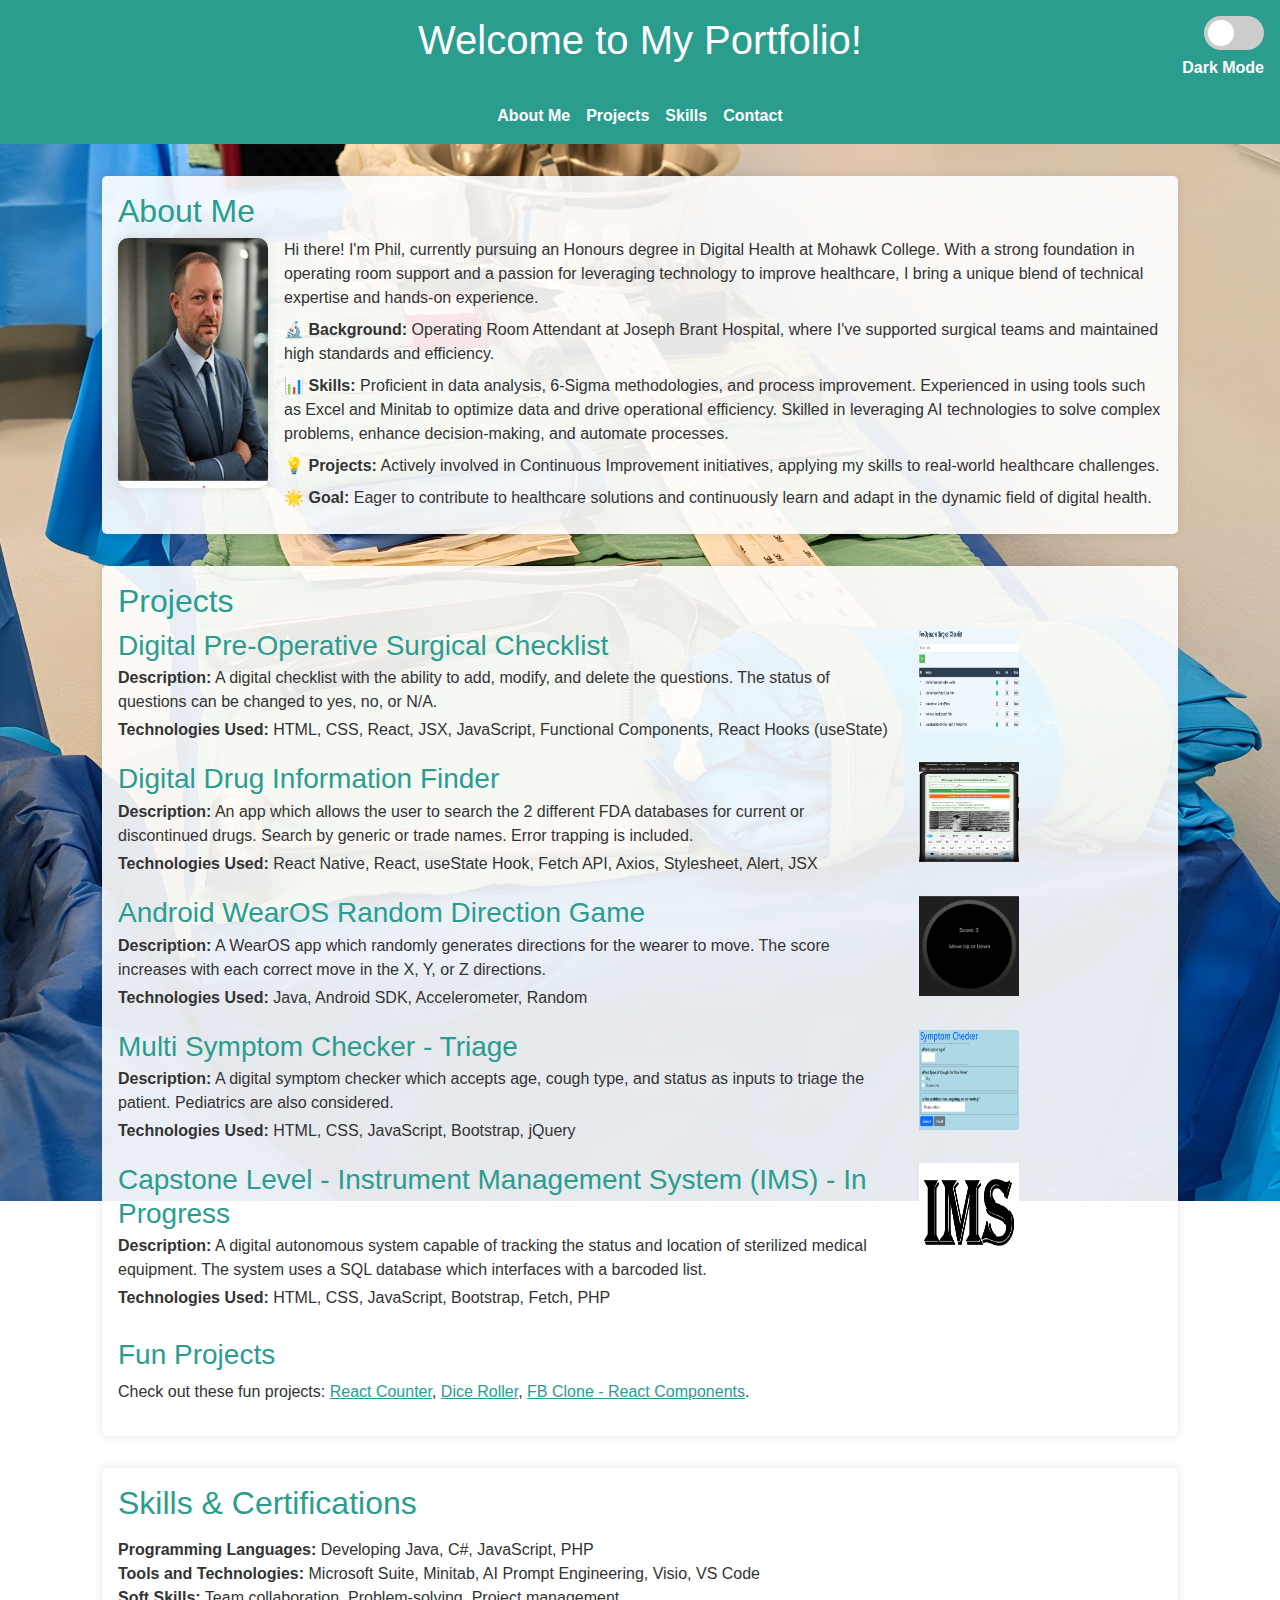
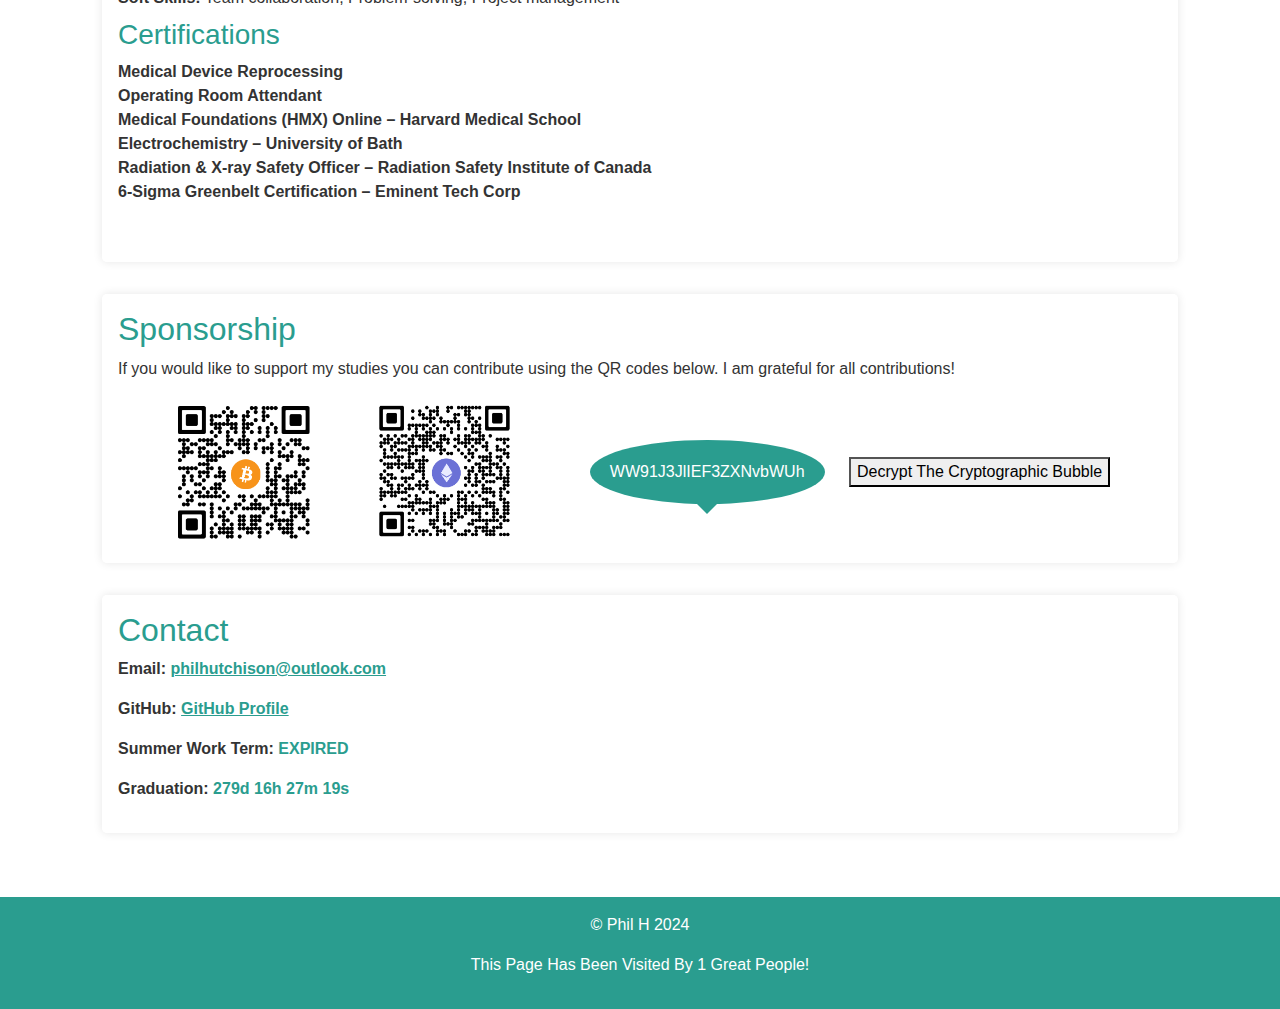
==== commit 3af159bd: "Add files via upload" ====
--- a/index.html
+++ b/index.html
@@ -161,12 +161,13 @@
             to { opacity: 1; }
         }
         :root {
-            --arrow-movement: calc(41vw - 30px);
+            --arrow-movement: calc(25vw - 50px); /* Adjusted for better responsiveness */
         }
         .contact {
             position: relative;
             overflow: hidden;
         }
+
         .arrow {
             position: absolute;
             top: 60%;
@@ -176,9 +177,42 @@
             opacity: 0;
             transition: right 0.5s, opacity 0.5s;
         }
+
         .contact:hover .arrow {
-            right: var(--arrow-movement);
+            right: 50%;
+            transform: translateX(50%);
             opacity: 1;
+        }
+
+        /* Media Queries for Responsive Design */
+        @media (max-width: 1200px) {
+            .arrow {
+                font-size: 36px;
+            }
+
+            .contact:hover .arrow {
+                right: 30%;
+            }
+        }
+
+        @media (max-width: 768px) {
+            .arrow {
+                font-size: 28px;
+            }
+
+            .contact:hover .arrow {
+                right: 20%;
+            }
+        }
+
+        @media (max-width: 576px) {
+            .arrow {
+                font-size: 24px;
+            }
+
+            .contact:hover .arrow {
+                right: 10%;
+            }
         }
         .bubble {
             display: inline-block;
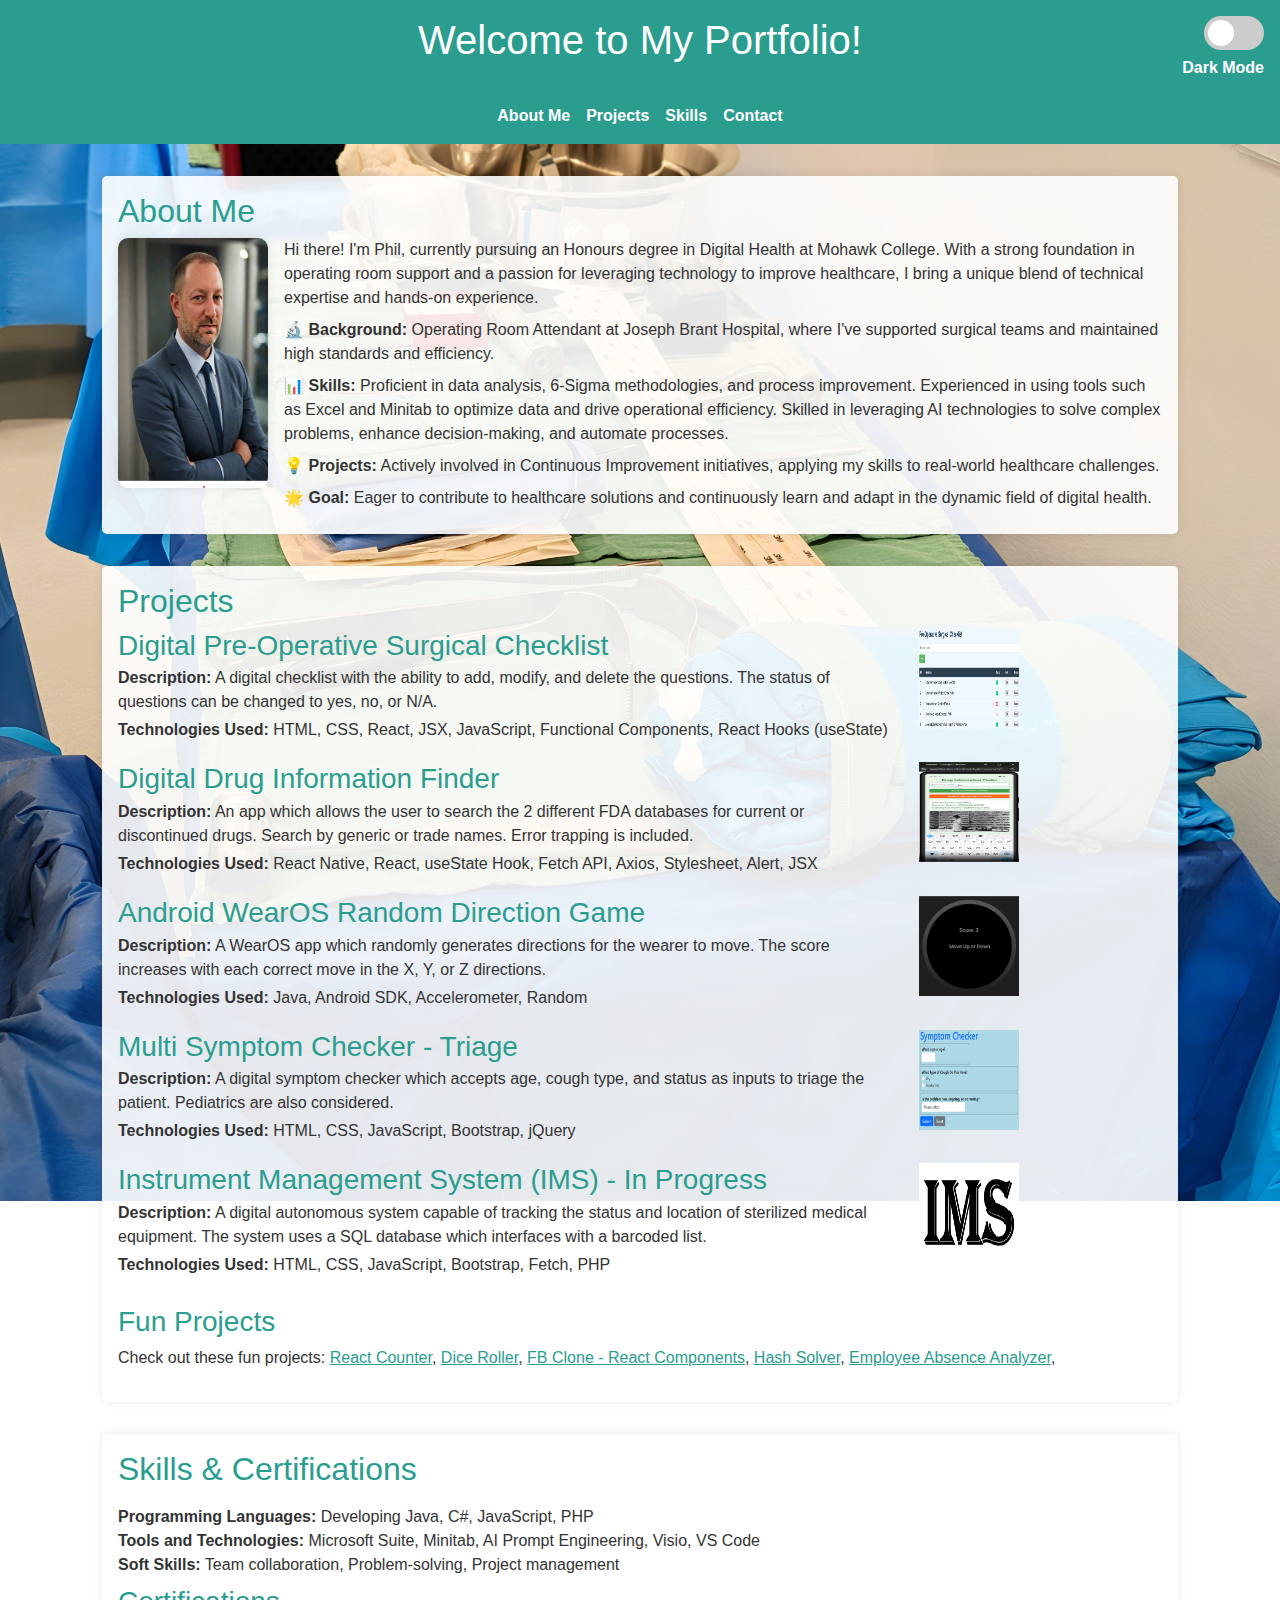
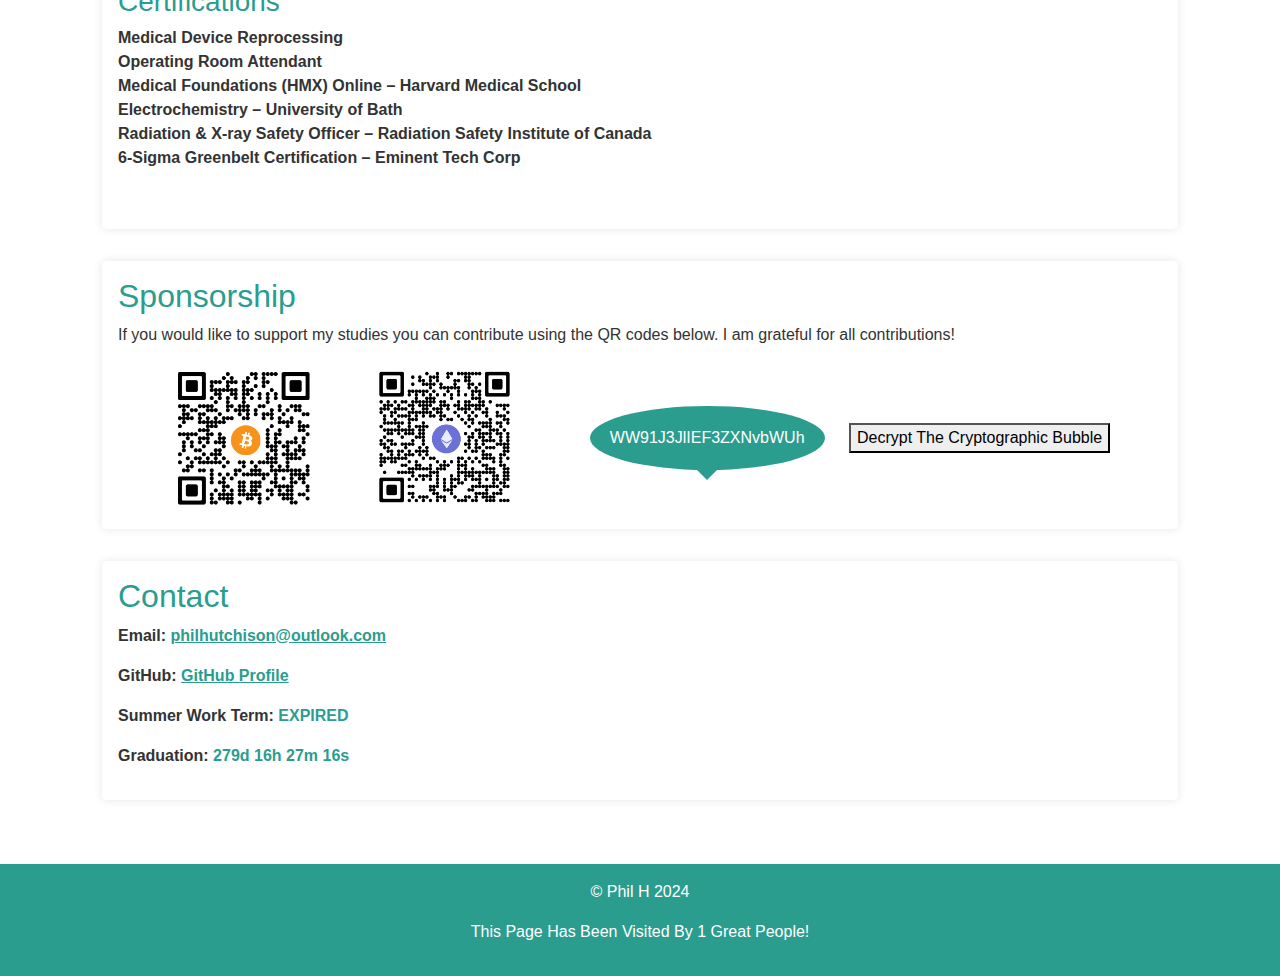
==== commit 049fbe02: "Add files via upload" ====
--- a/index.html
+++ b/index.html
@@ -242,7 +242,7 @@
             border-radius: 5px;
         }
         .timer {
-            background-color: #2a9d8f; /* Matches the green color from email and GitHub profile */
+            background-color: #2a9d8f;
             color: black; /* Black font color for timer labels */
             padding: 20px;
             border-radius: 10px;
@@ -335,7 +335,7 @@
             </div>
             <div class="project row mb-3">
                 <div class="col-md-9">
-                    <h3 class="mb-1">Capstone Level - Instrument Management System (IMS) - In Progress</h3>
+                    <h3 class="mb-1">Instrument Management System (IMS) - In Progress</h3>
                     <p class="mb-1"><strong>Description:</strong> A digital autonomous system capable of tracking the status and location of sterilized medical equipment. The system uses a SQL database which interfaces with a barcoded list.</p>
                     <p class="mb-1"><strong>Technologies Used:</strong> HTML, CSS, JavaScript, Bootstrap, Fetch, PHP</p>
                 </div>
@@ -348,7 +348,9 @@
                 <p>Check out these fun projects: 
                     <a href="counter.html" class="project-link">React Counter</a>, 
                     <a href="Dice Roller.html" class="project-link">Dice Roller</a>, 
-                    <a href="FBclone.html" class="project-link">FB Clone - React Components</a>. 
+                    <a href="FBclone.html" class="project-link">FB Clone - React Components</a>,
+                    <a href="hashingSHA256.html" class="project-link">Hash Solver</a>,
+                    <a href="AbsenceAnalyzer.html.html" class="project-link">Employee Absence Analyzer</a>, 
                 </p> 
             </div>
         </section>
@@ -516,11 +518,11 @@
     </script>
     <script>
         const secretMessage = "You're Awesome!";
-        const encryptedMessage = btoa(secretMessage);
+        const encryptedMessage = btoa(secretMessage); // encrypt (binary to ascii)
         document.getElementById("bubble").innerText = encryptedMessage;
 
         function decryptMessage() {
-            const decryptedMessage = atob(encryptedMessage);
+            const decryptedMessage = atob(encryptedMessage); // decrypt (ascii to binary)
             document.getElementById("bubble").innerText = decryptedMessage;
         }
     </script>
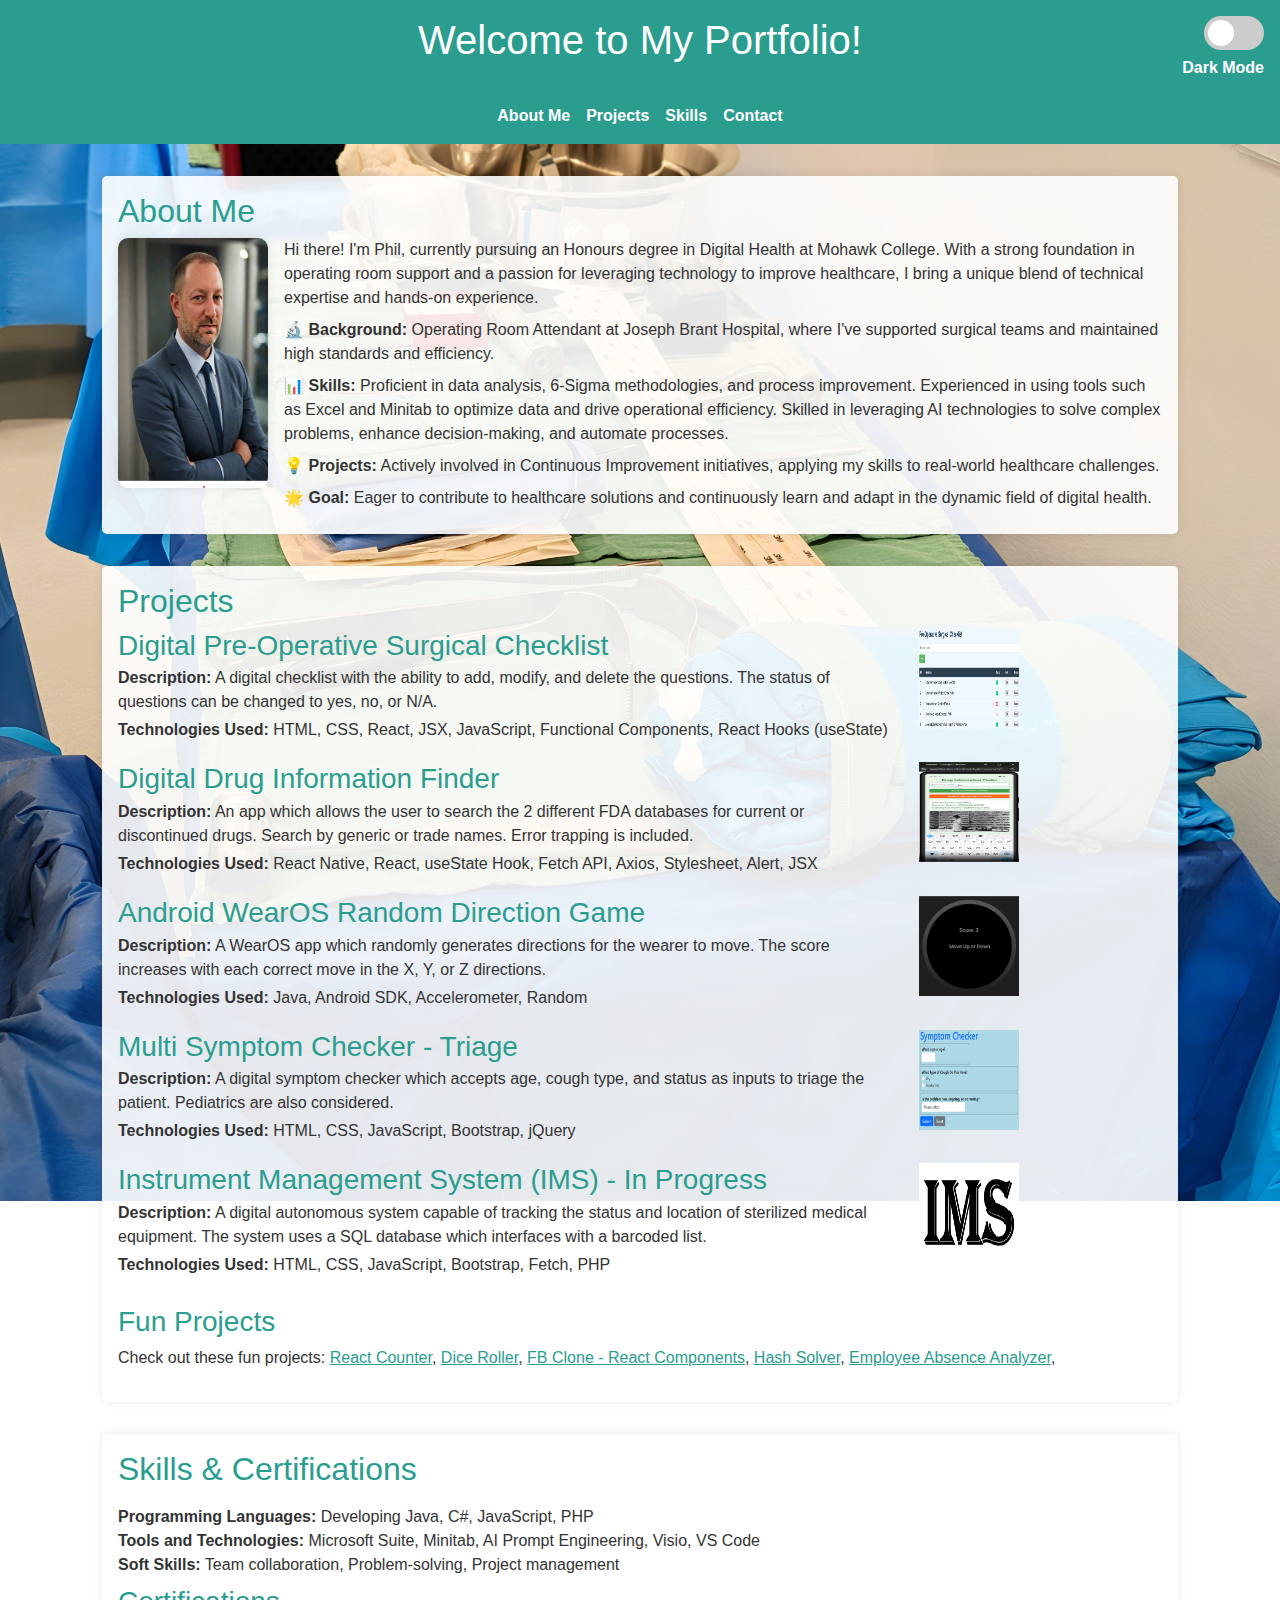
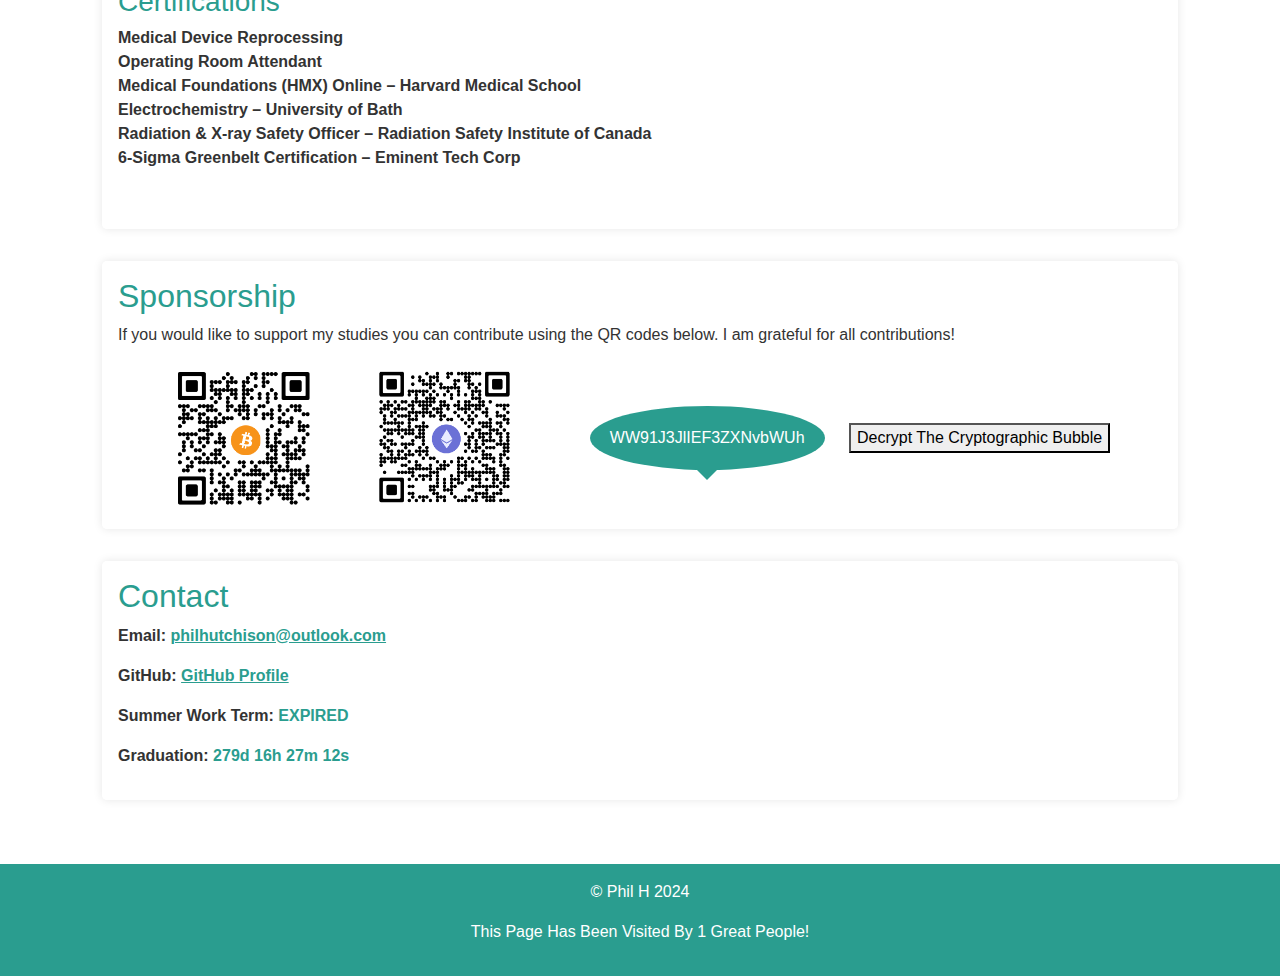
==== commit 2e03cd71: "Add files via upload" ====
--- a/index.html
+++ b/index.html
@@ -350,7 +350,7 @@
                     <a href="Dice Roller.html" class="project-link">Dice Roller</a>, 
                     <a href="FBclone.html" class="project-link">FB Clone - React Components</a>,
                     <a href="hashingSHA256.html" class="project-link">Hash Solver</a>,
-                    <a href="AbsenceAnalyzer.html.html" class="project-link">Employee Absence Analyzer</a>, 
+                    <a href="AbsenceAnalyzer.html" class="project-link">Employee Absence Analyzer</a>, 
                 </p> 
             </div>
         </section>
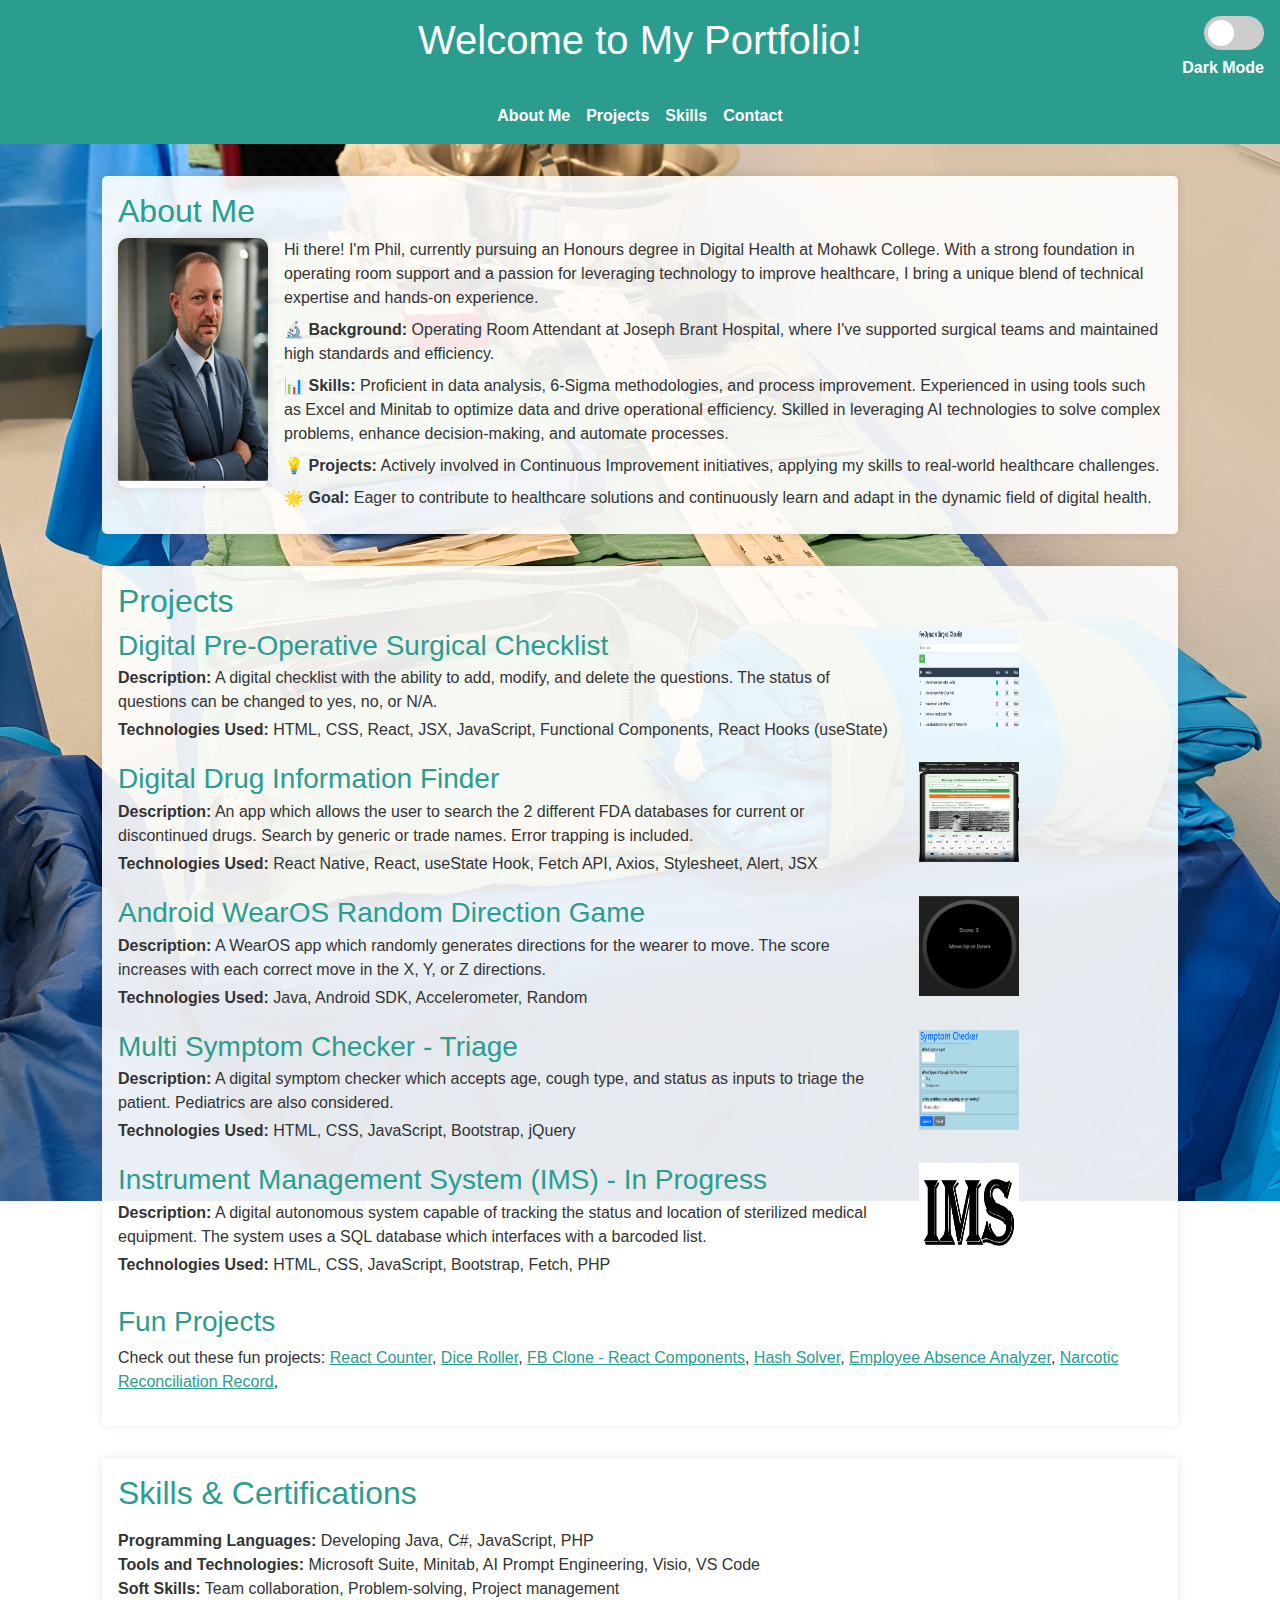
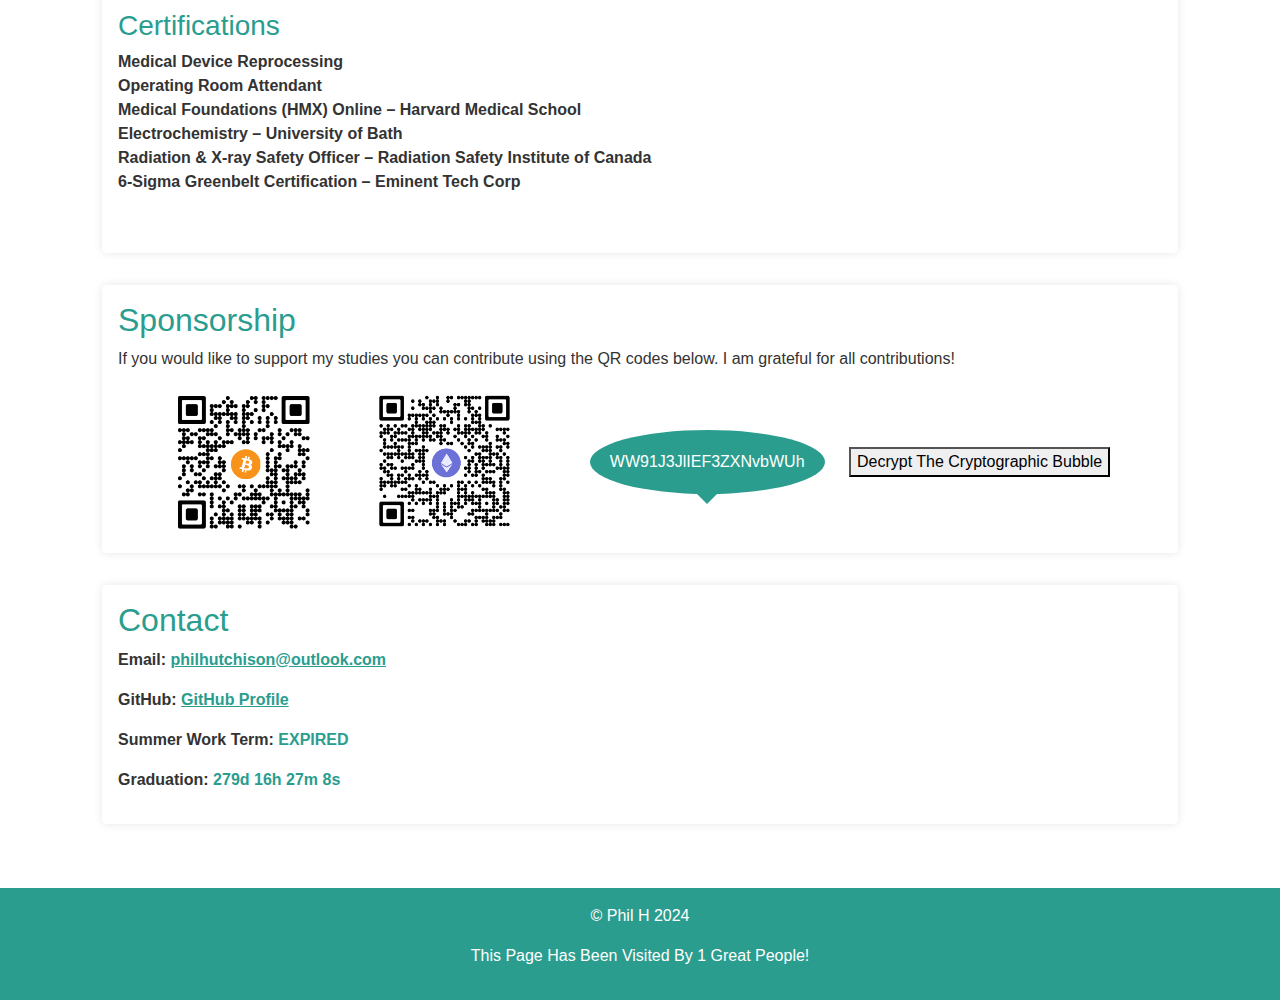
==== commit 304a2573: "Add files via upload" ====
--- a/index.html
+++ b/index.html
@@ -350,7 +350,8 @@
                     <a href="Dice Roller.html" class="project-link">Dice Roller</a>, 
                     <a href="FBclone.html" class="project-link">FB Clone - React Components</a>,
                     <a href="hashingSHA256.html" class="project-link">Hash Solver</a>,
-                    <a href="AbsenceAnalyzer.html" class="project-link">Employee Absence Analyzer</a>, 
+                    <a href="AbsenceAnalyzer.html" class="project-link">Employee Absence Analyzer</a>,
+                    <a href="NarcoticReconciliationRecord.html" class="project-link">Narcotic Reconciliation Record</a>,
                 </p> 
             </div>
         </section>
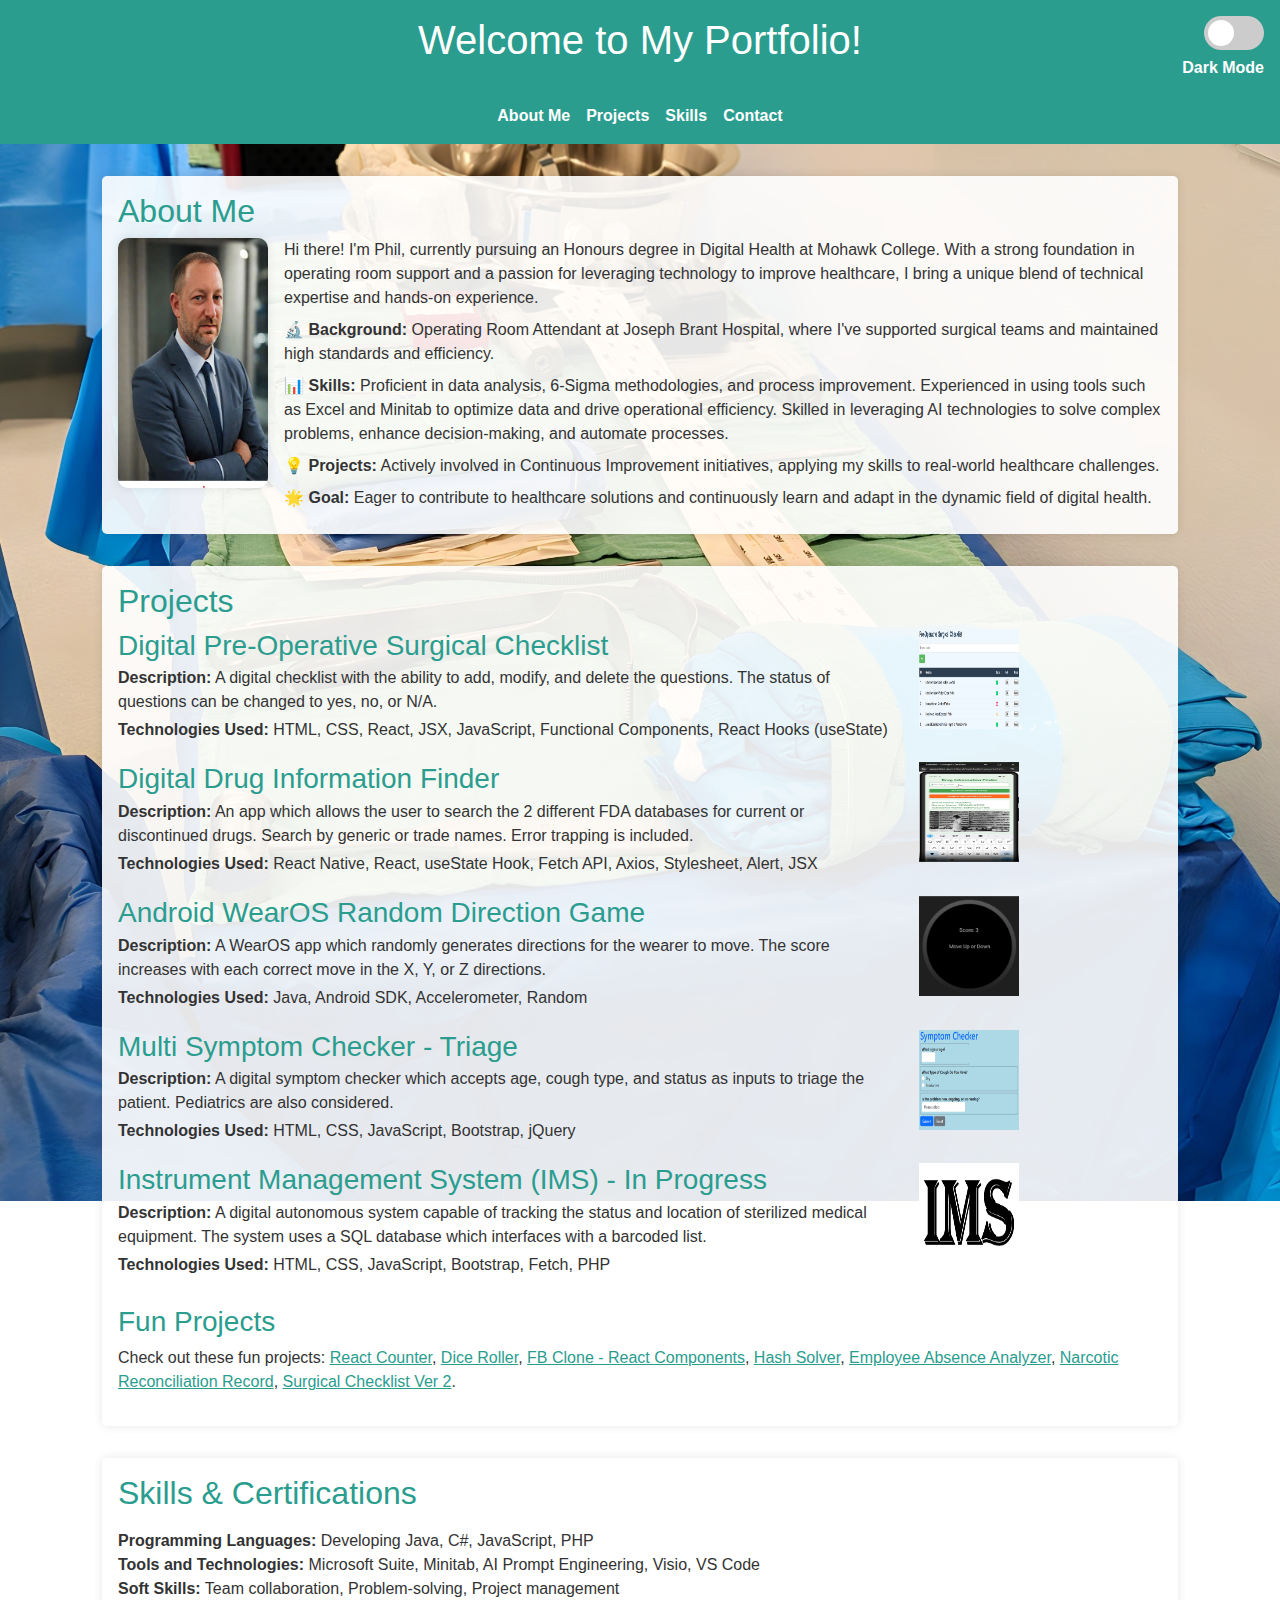
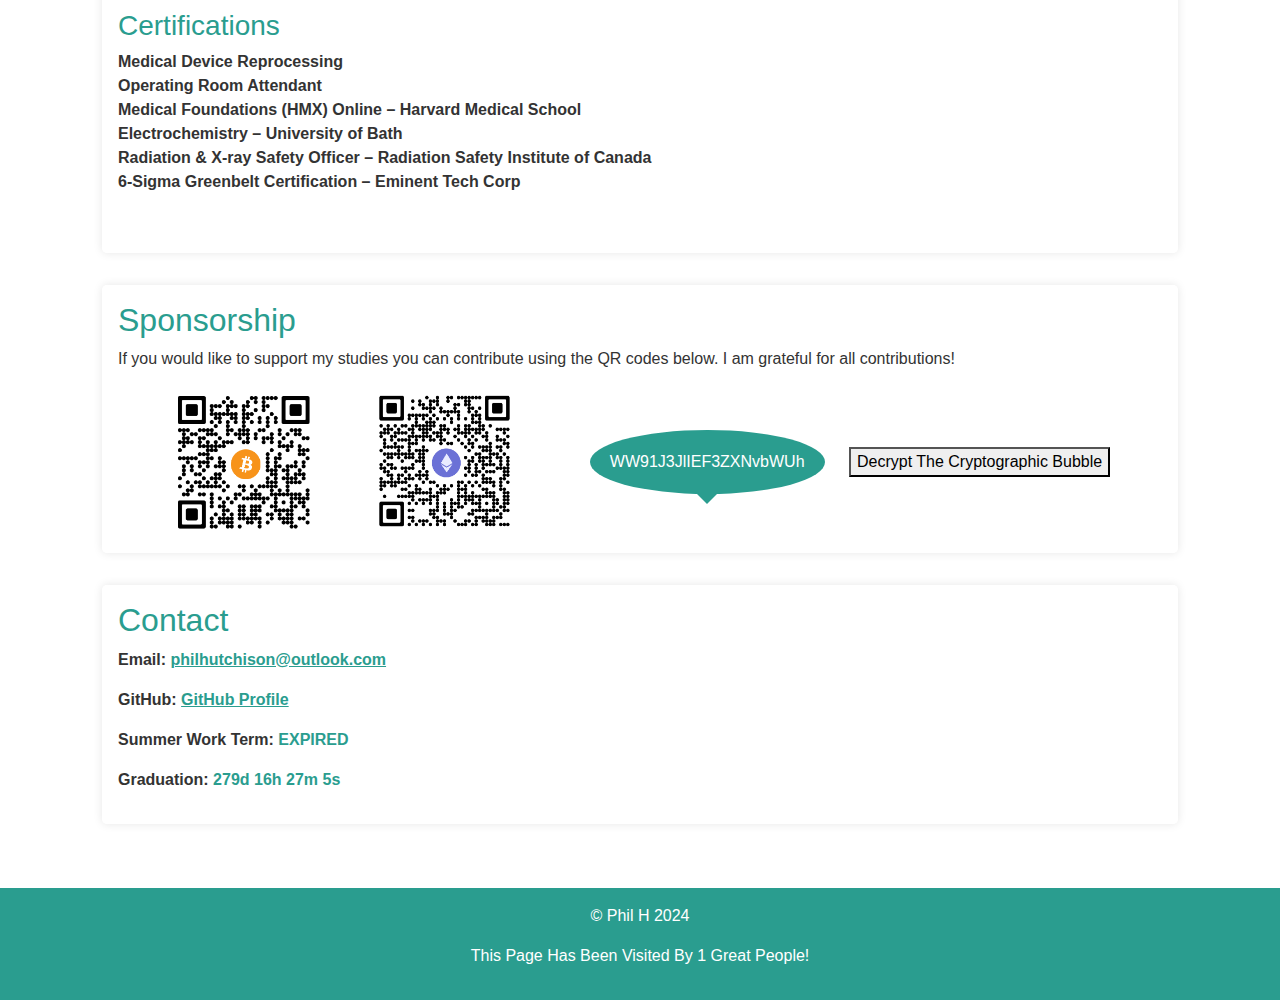
==== commit 18b1ddd4: "Add files via upload" ====
--- a/index.html
+++ b/index.html
@@ -352,6 +352,7 @@
                     <a href="hashingSHA256.html" class="project-link">Hash Solver</a>,
                     <a href="AbsenceAnalyzer.html" class="project-link">Employee Absence Analyzer</a>,
                     <a href="NarcoticReconciliationRecord.html" class="project-link">Narcotic Reconciliation Record</a>,
+                    <a href="surgicalChecklist2.html" class="project-link">Surgical Checklist Ver 2</a>.
                 </p> 
             </div>
         </section>
